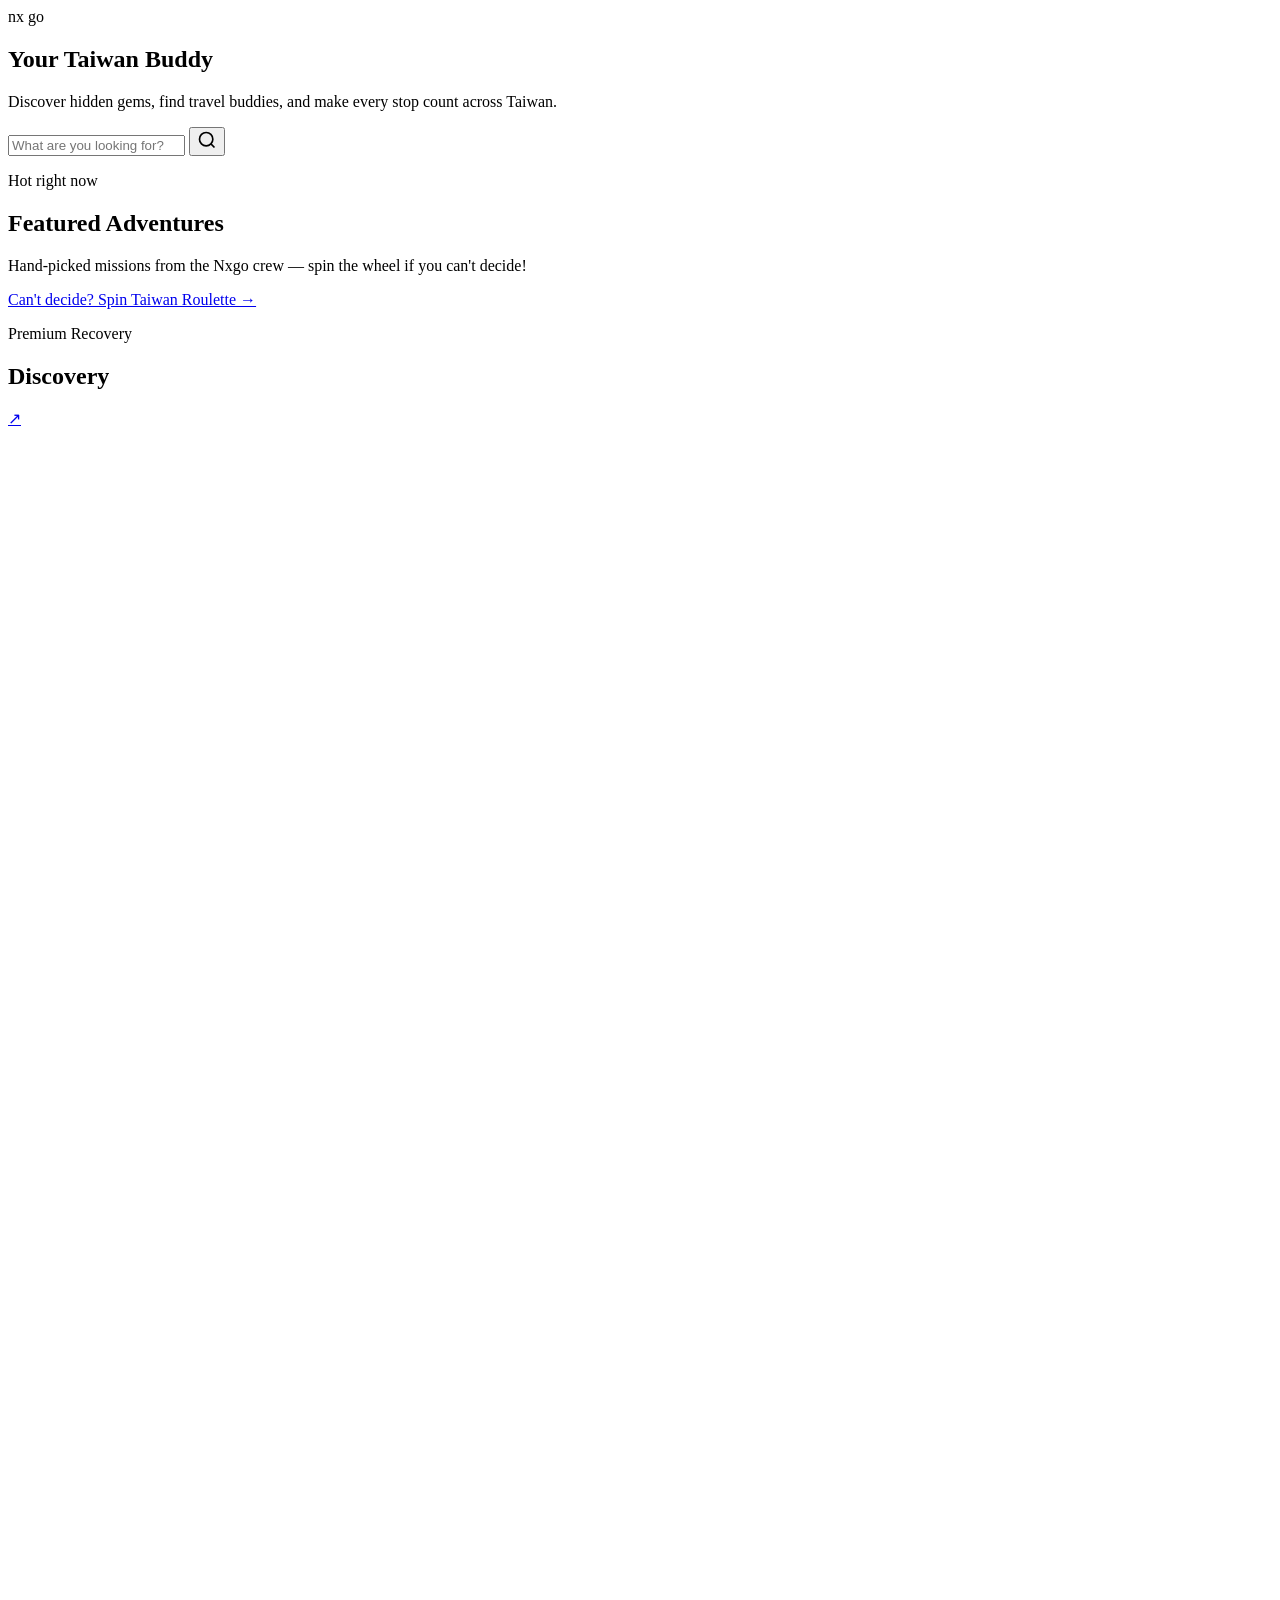
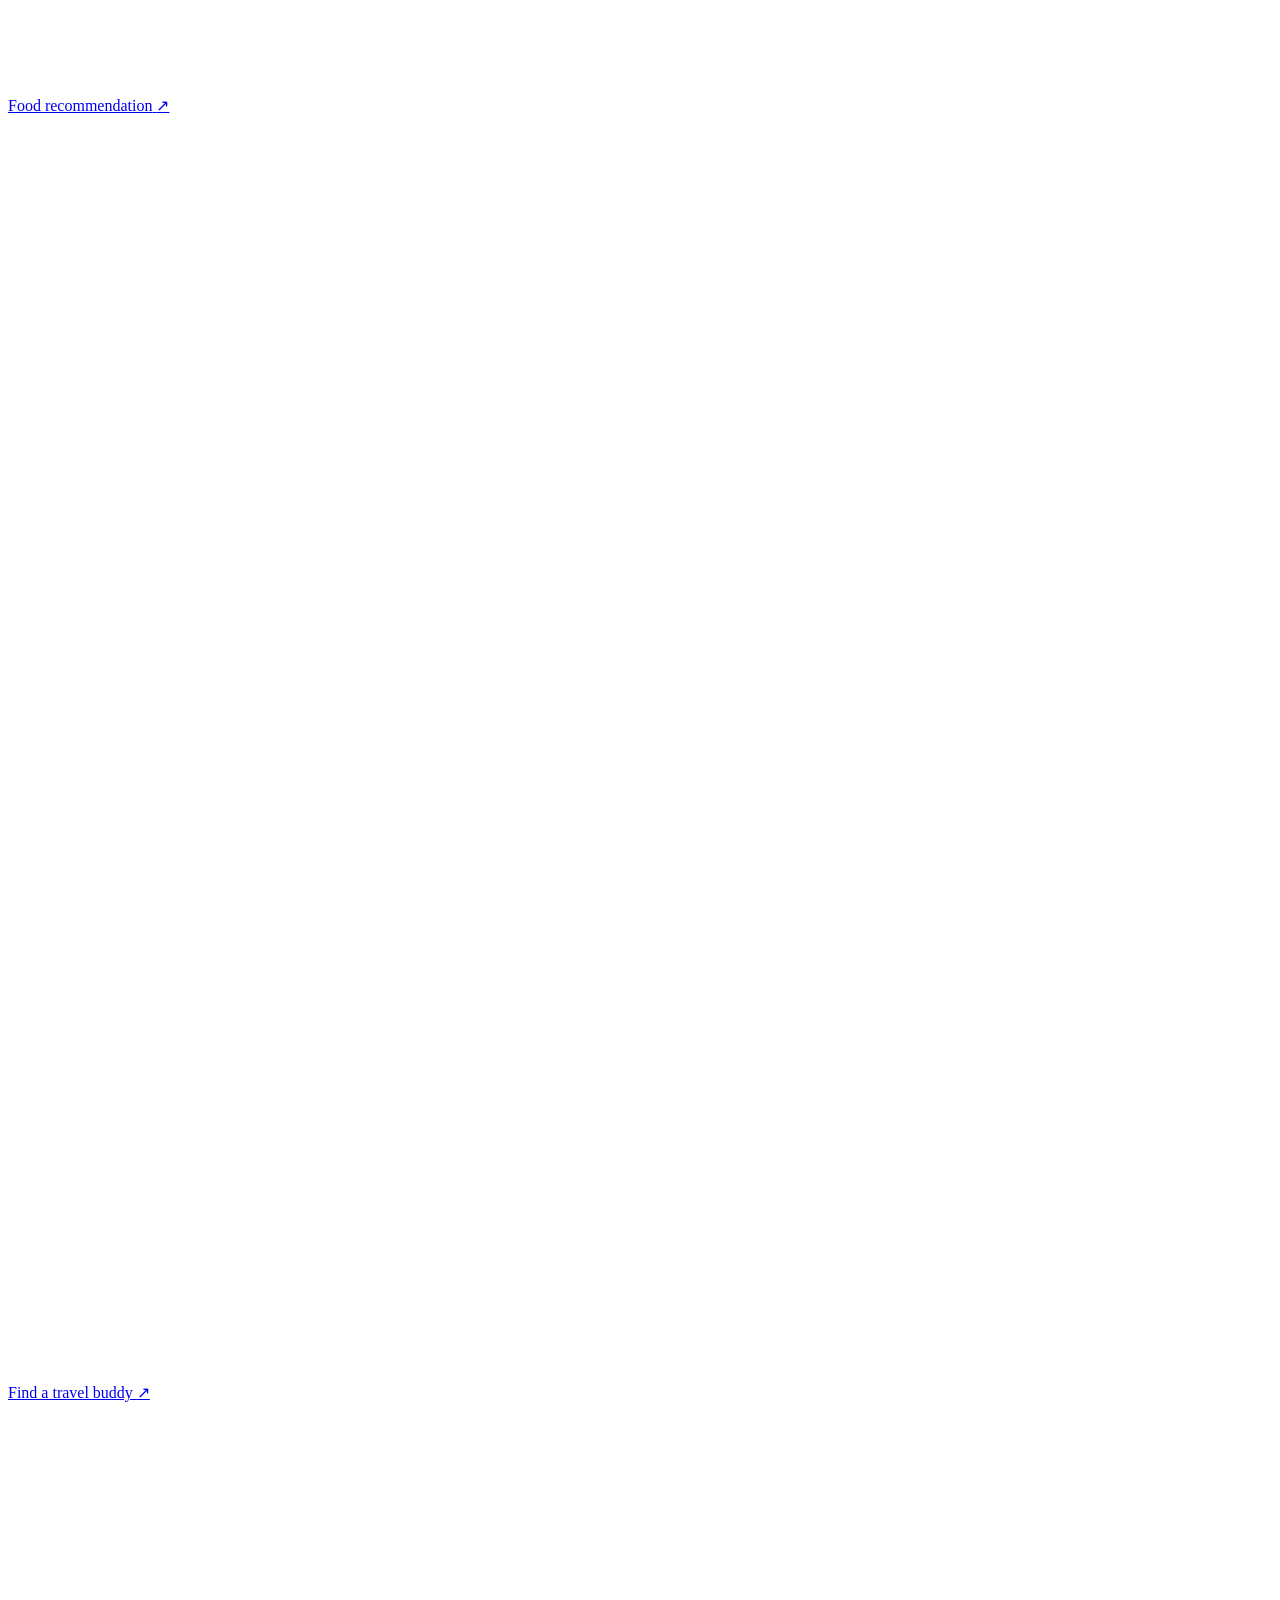
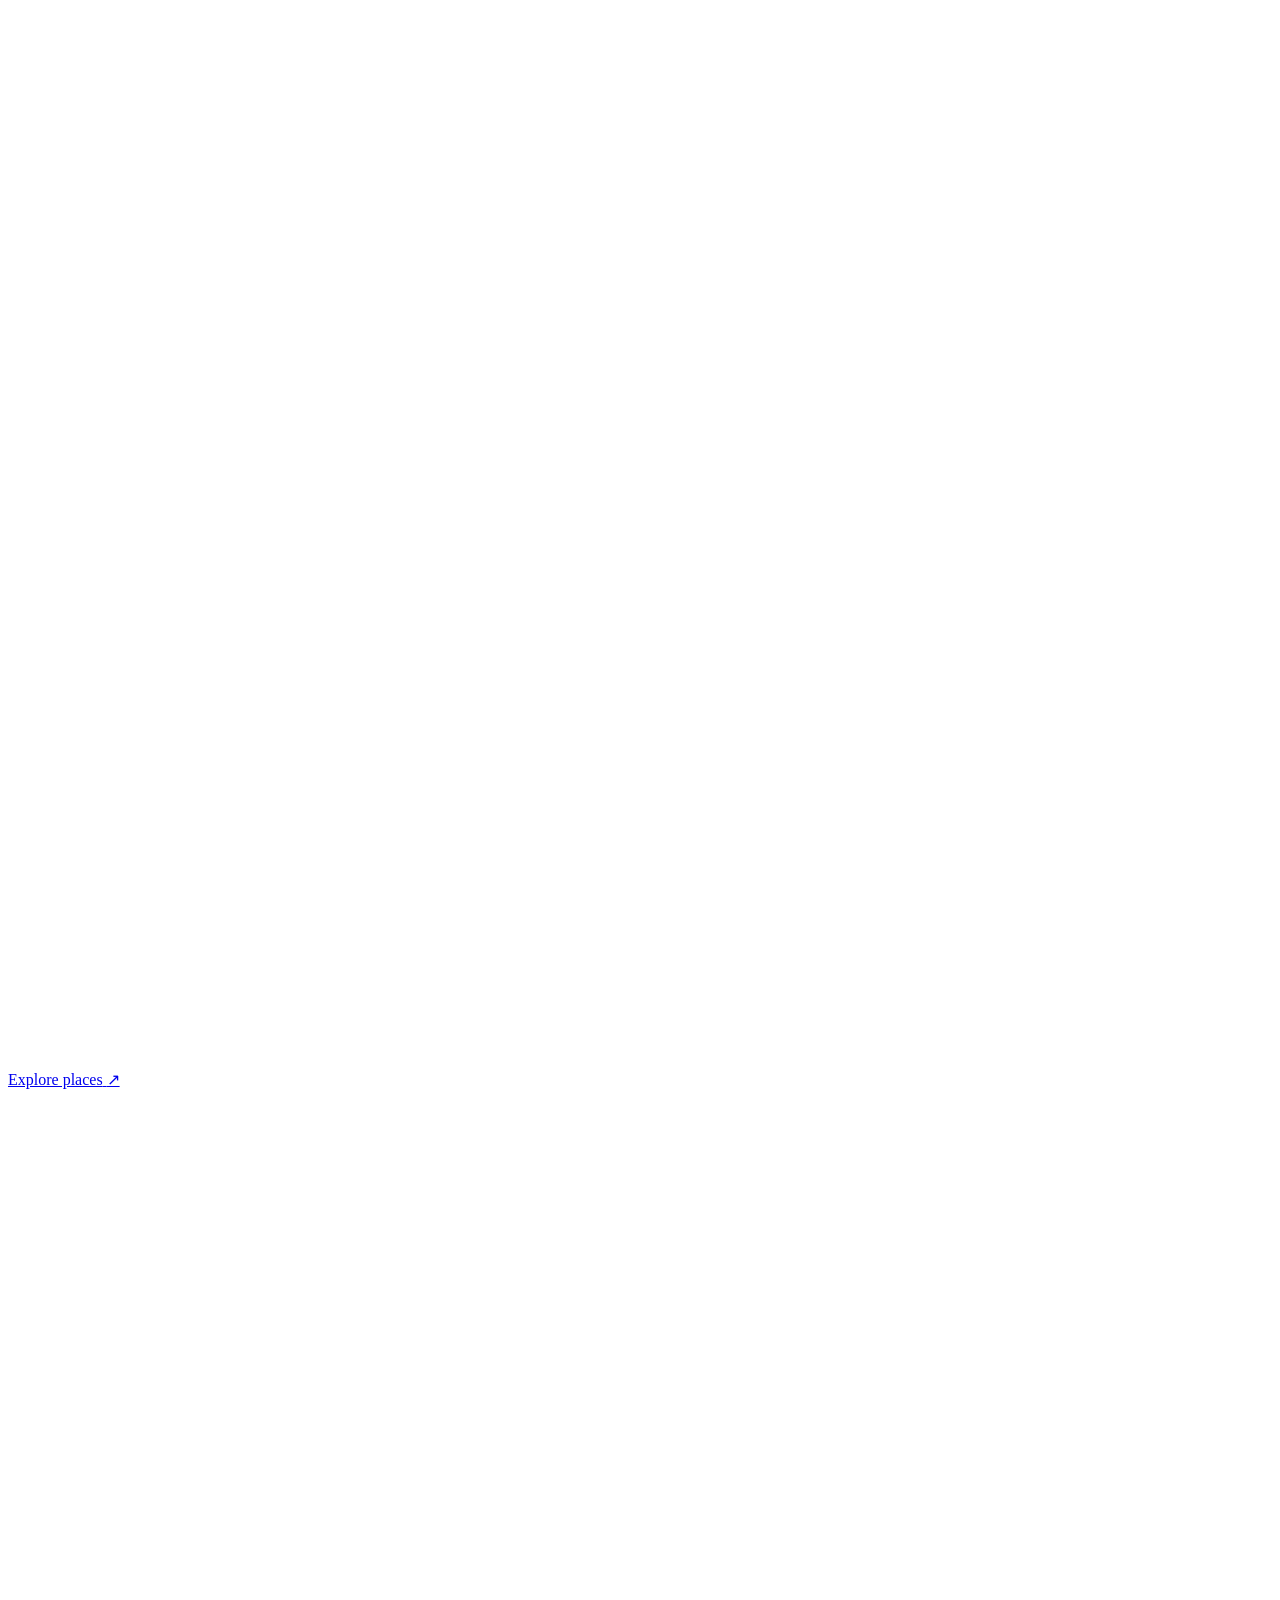
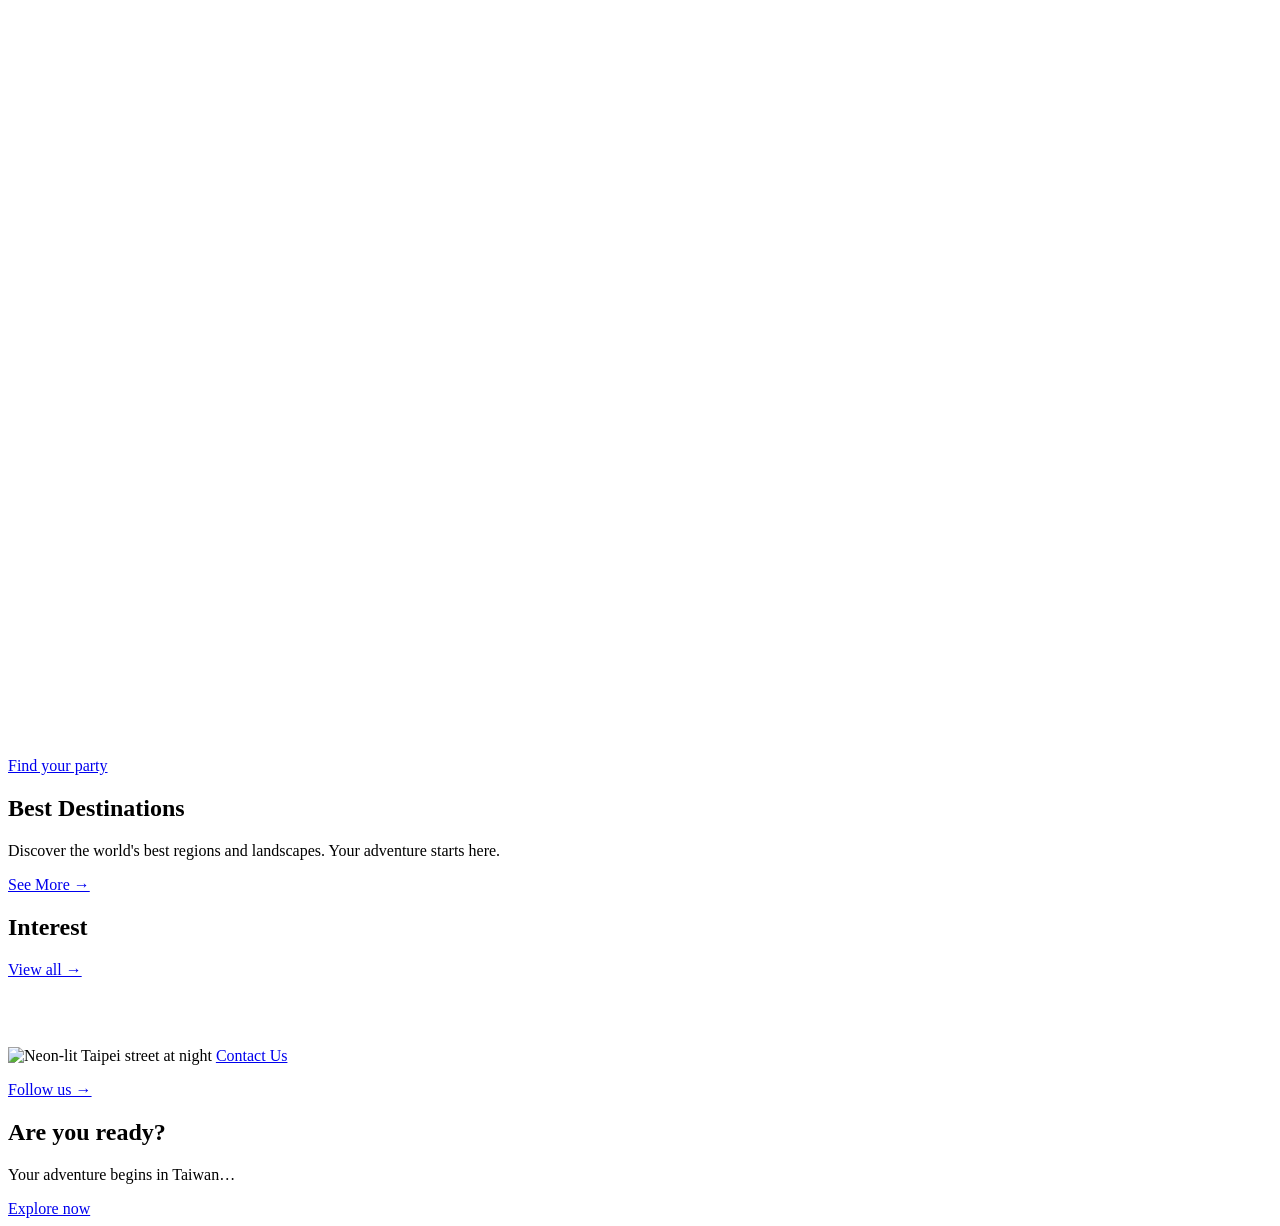
==== index.html @ ff52150d "Add files via upload" ====
<!DOCTYPE html>
<html lang="en">
<head>
  <meta charset="UTF-8">
  <meta name="viewport" content="width=device-width, initial-scale=1.0">
  <title>Nxgo — Your Taiwan Buddy</title>
  <link rel="preconnect" href="https://fonts.googleapis.com">
  <link rel="preconnect" href="https://fonts.gstatic.com" crossorigin>
  <link href="https://fonts.googleapis.com/css2?family=Outfit:wght@400;600;700;800&display=swap" rel="stylesheet">
  <link rel="preconnect" href="https://images.unsplash.com">
  <link rel="stylesheet" href="css/style.css">
</head>
<body data-page="home">

  <nav id="navbar"></nav>

  <!-- Hero -->
  <section class="hero-home">
    <div class="nxgo-logo hero-logo" aria-label="Nxgo">
      <span class="logo-nx">nx<span class="logo-dot-red"></span></span>
      <span class="logo-go">g<span class="logo-dot-blue"></span>o</span>
    </div>
    <h1>Your Taiwan Buddy</h1>
    <p class="hero-tagline">Discover hidden gems, find travel buddies, and make every stop count across Taiwan.</p>
    <form class="search-bar" id="hero-search-form">
      <input type="text" id="hero-search" placeholder="What are you looking for?" aria-label="Search destinations">
      <button type="submit" aria-label="Search">
        <svg width="20" height="20" viewBox="0 0 24 24" fill="none" stroke="currentColor" stroke-width="2"><circle cx="11" cy="11" r="8"/><path d="m21 21-4.3-4.3"/></svg>
      </button>
    </form>
  </section>

  <!-- Daily Challenge + Featured Adventures -->
  <section class="section section-fun" id="daily-challenge-section">
    <div class="section-inner">
      <div class="daily-challenge-card" id="daily-challenge-card"></div>
    </div>
  </section>

  <section class="section">
    <div class="section-inner">
      <p class="discovery-label">Hot right now</p>
      <h2 class="section-title">Featured <span class="accent-gold">Adventures</span></h2>
      <p class="section-sub">Hand-picked missions from the Nxgo crew — spin the wheel if you can't decide!</p>
      <div class="featured-scroll-wrap">
        <div class="featured-scroll" id="featured-adventures"></div>
      </div>
      <p class="see-more"><a href="gallery.html#taiwan-roulette" class="text-link">Can't decide? Spin Taiwan Roulette →</a></p>
    </div>
  </section>

  <!-- Discovery -->
  <section class="section">
    <div class="section-inner">
      <p class="discovery-label">Premium Recovery</p>
      <h2 class="section-title">Discovery</h2>
      <div class="discovery-grid">
        <a href="destinations.html?category=Food" class="discovery-card">
          <span class="card-arrow">↗</span>
          <svg class="card-icon" viewBox="0 0 40 40" fill="none" stroke="white" stroke-width="1.5"><ellipse cx="20" cy="24" rx="14" ry="8"/><path d="M8 24c0-8 5-14 12-14s12 6 12 14"/></svg>
          <span class="card-label">Food recommendation</span>
        </a>
        <a href="profile.html" class="discovery-card">
          <span class="card-arrow">↗</span>
          <svg class="card-icon" viewBox="0 0 40 40" fill="none" stroke="white" stroke-width="1.5"><circle cx="16" cy="14" r="6"/><circle cx="28" cy="18" r="5"/><path d="M6 32c0-6 4-10 10-10s10 4 10 10"/></svg>
          <span class="card-label">Find a travel buddy</span>
        </a>
        <a href="destinations.html" class="discovery-card">
          <span class="card-arrow">↗</span>
          <svg class="card-icon" viewBox="0 0 40 40" fill="none" stroke="white" stroke-width="1.5"><circle cx="20" cy="18" r="10"/><path d="M20 8v4M20 28v4M10 18h4M26 18h4"/></svg>
          <span class="card-label">Explore places</span>
        </a>
        <a href="gallery.html" class="discovery-card">
          <span class="card-arrow">↗</span>
          <svg class="card-icon" viewBox="0 0 40 40" fill="none" stroke="white" stroke-width="1.5"><circle cx="20" cy="20" r="14"/><path d="M20 12v8l6 4"/></svg>
          <span class="card-label">Find your party</span>
        </a>
      </div>
    </div>
  </section>

  <!-- Best Destinations -->
  <section class="section">
    <div class="section-inner">
      <h2 class="section-title">Best Destinations</h2>
      <p class="section-sub">Discover the world's best regions and landscapes. Your adventure starts here.</p>
      <div class="dest-grid" id="dest-grid"></div>
      <p class="see-more"><a href="destinations.html" class="text-link">See More →</a></p>
    </div>
  </section>

  <!-- Interest -->
  <section class="section">
    <div class="section-inner">
      <h2 class="section-title">Interest</h2>
      <div class="interest-pills" id="interest-pills"></div>
      <p class="see-more"><a href="destinations.html" class="text-link">View all →</a></p>
    </div>
  </section>

  <!-- Mid CTA -->
  <section class="section cta-mid">
    <div class="section-inner">
      <p style="max-width:600px;margin:0 auto 16px;color:rgba(255,255,255,0.6)">Nxgo is your ultimate guide to Taiwan — from night markets to mountain trails, we connect you with locals and fellow travelers who share your passion.</p>
      <div class="cta-image">
        <img src="" alt="Neon-lit Taipei street at night" loading="lazy" decoding="async" width="1200" height="400">
        <a href="company.html" class="btn btn-red">Contact Us</a>
      </div>
      <p class="see-more"><a href="gallery.html" class="text-link">Follow us →</a></p>
    </div>
  </section>

  <!-- Bottom CTA -->
  <section class="section">
    <div class="section-inner">
      <div class="cta-bottom">
        <div>
          <h2>Are you ready?</h2>
          <p>Your adventure begins in Taiwan…</p>
        </div>
        <a href="destinations.html" class="btn btn-teal">Explore now</a>
      </div>
    </div>
  </section>

  <footer id="footer"></footer>

  <script src="js/packages-extra.js"></script>
  <script src="js/seed.js"></script>
  <script src="js/images.js"></script>
  <script src="js/migrate.js"></script>
  <script src="js/data.js"></script>
  <script src="js/auth.js"></script>
  <script src="js/engage.js"></script>
  <script src="js/app.js"></script>
  <script src="js/home.js"></script>
</body>
</html>
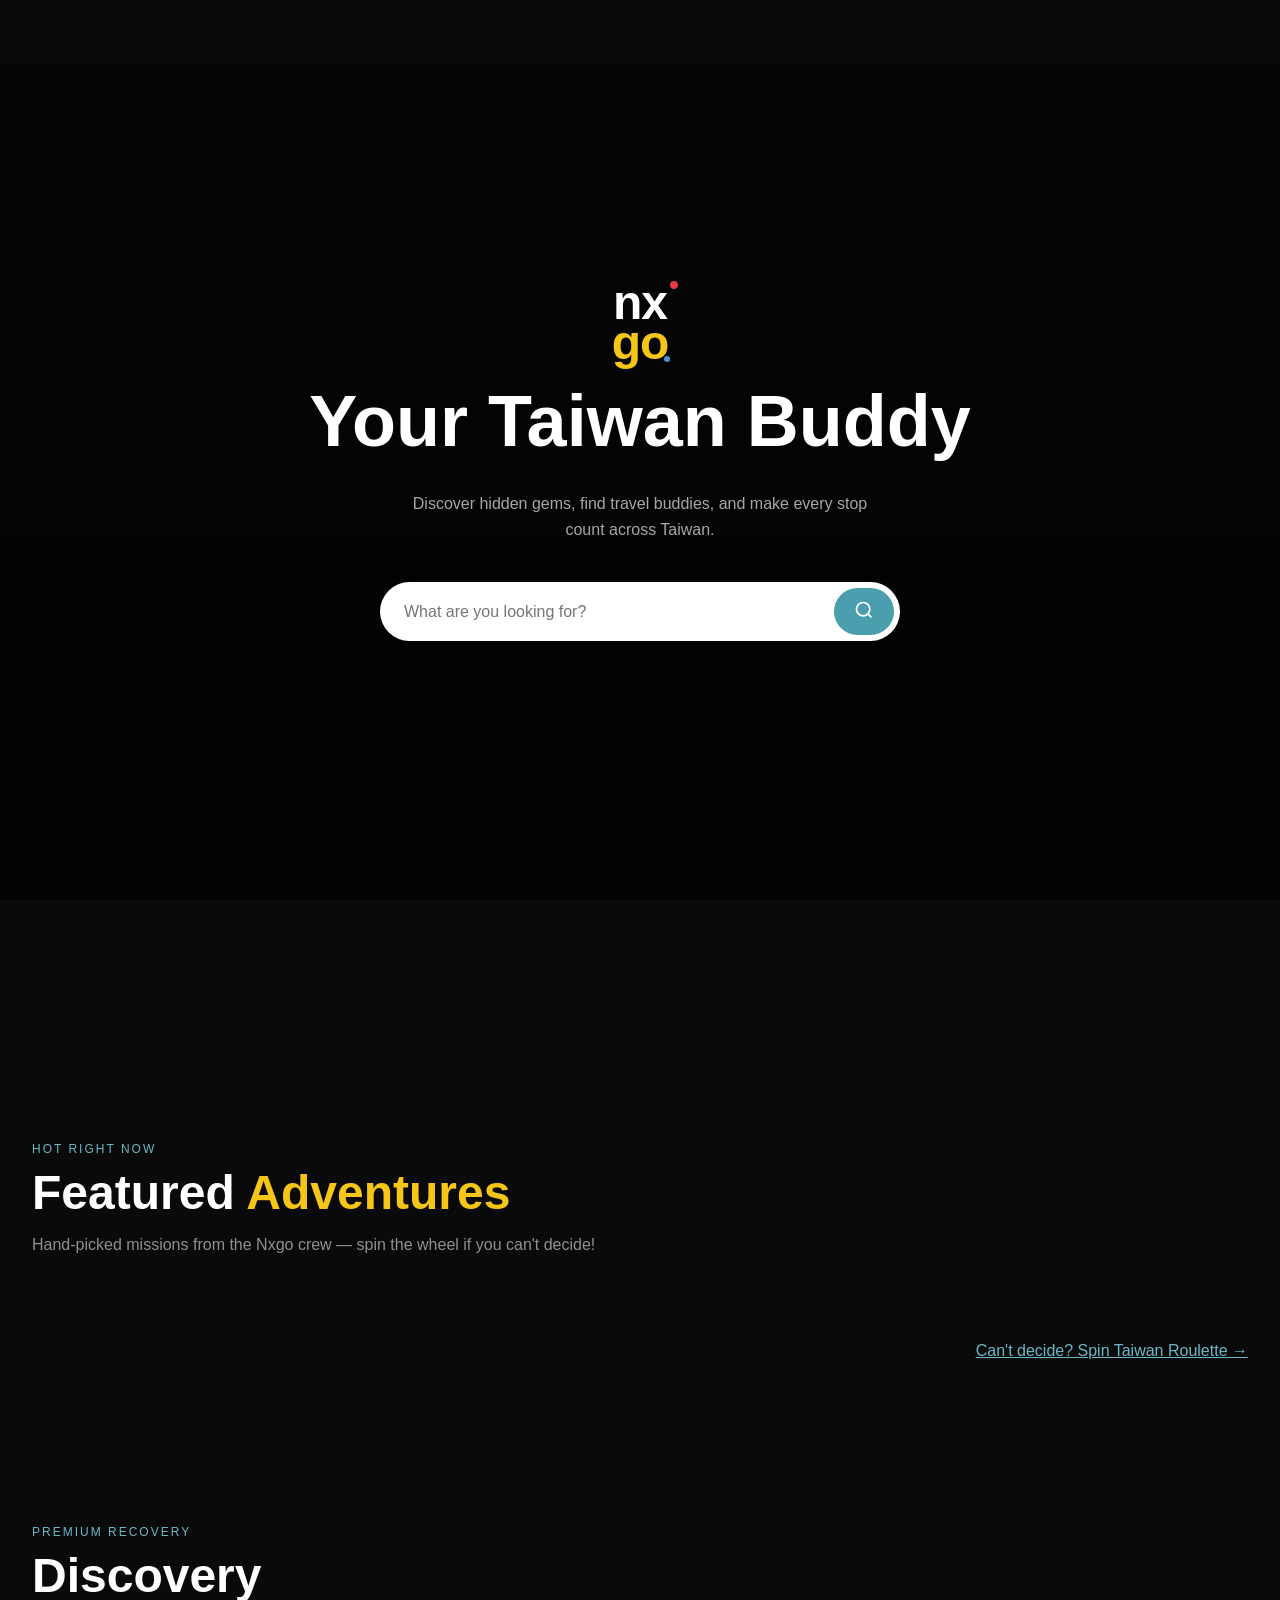
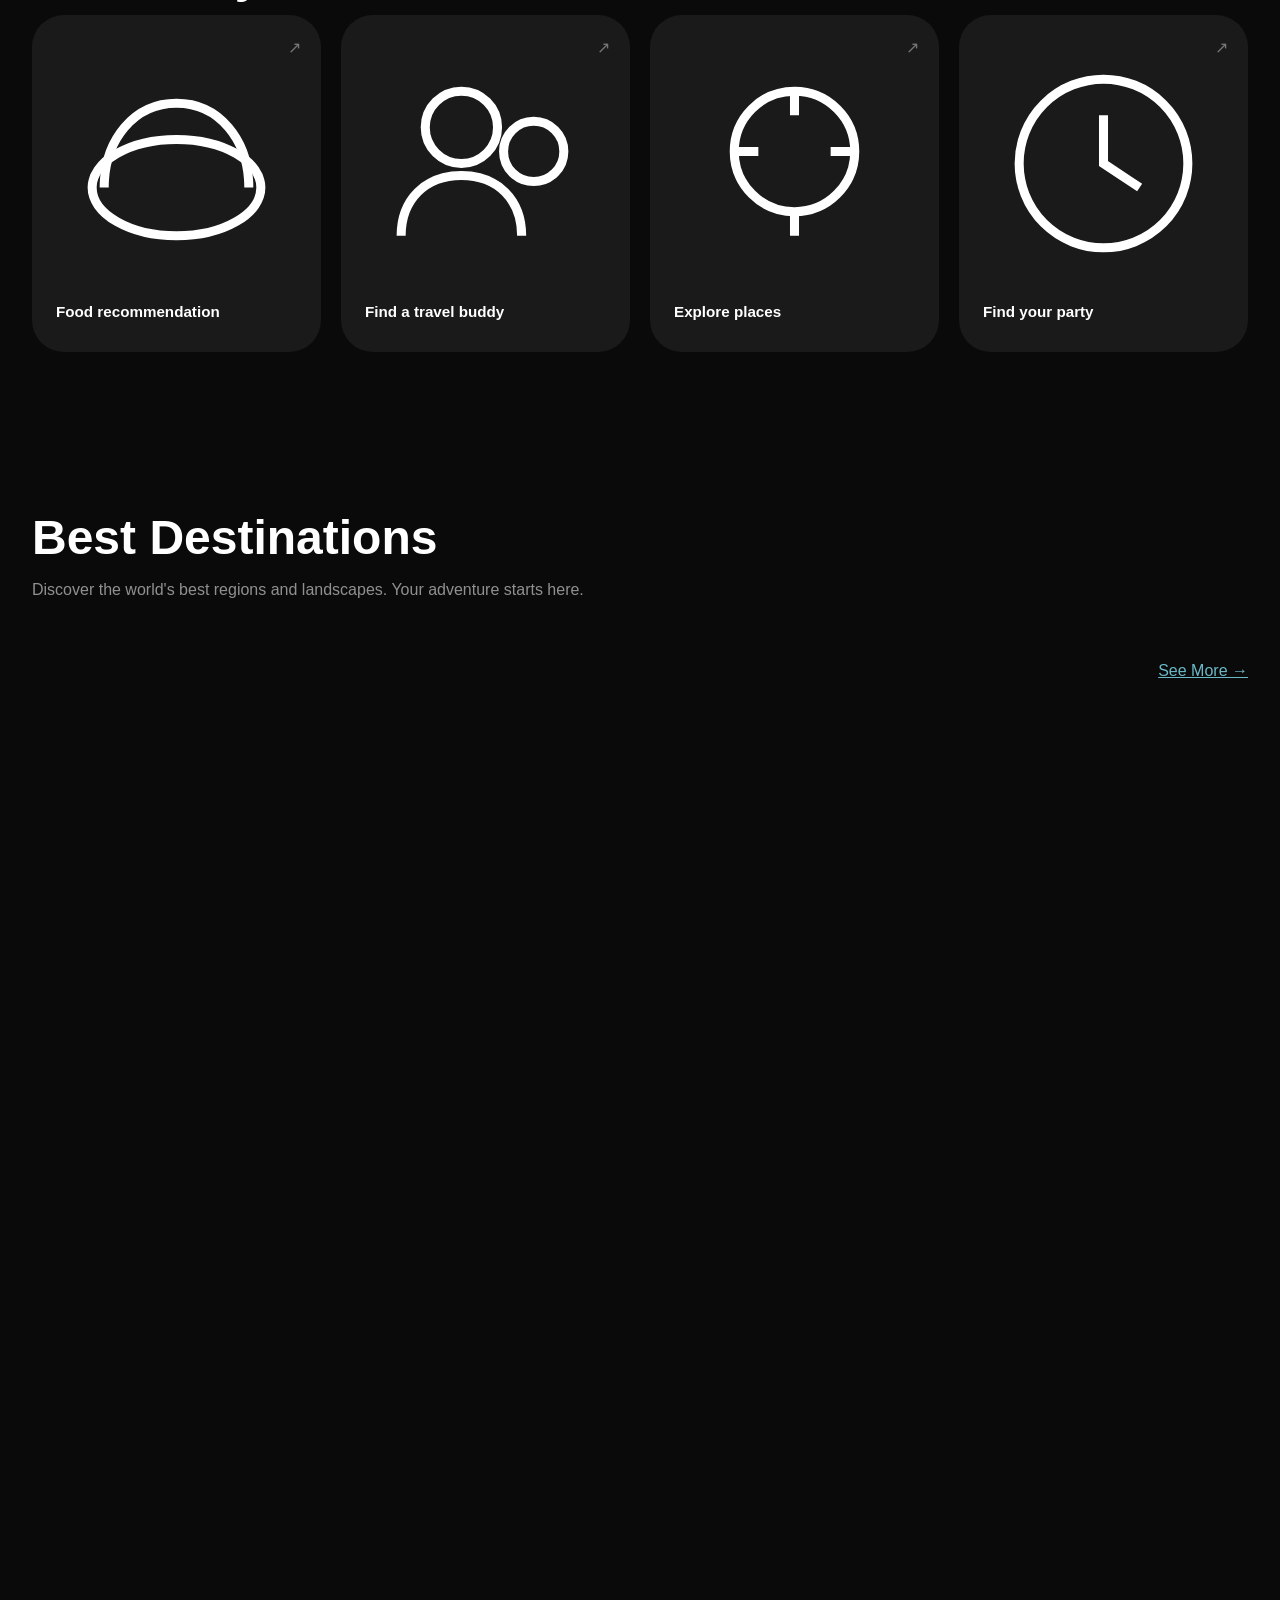
==== commit fba25255: "Update index.html" ====
--- a/index.html
+++ b/index.html
@@ -8,7 +8,7 @@
   <link rel="preconnect" href="https://fonts.gstatic.com" crossorigin>
   <link href="https://fonts.googleapis.com/css2?family=Outfit:wght@400;600;700;800&display=swap" rel="stylesheet">
   <link rel="preconnect" href="https://images.unsplash.com">
-  <link rel="stylesheet" href="css/style.css">
+  <link rel="stylesheet" href="style.css">
 </head>
 <body data-page="home">
 
--- a/style.css
+++ b/style.css
@@ -0,0 +1,1703 @@
+/* ============================================================
+   Nxgo — "Your Taiwan Buddy" — Global Styles
+   ============================================================ */
+
+*, *::before, *::after { box-sizing: border-box; margin: 0; padding: 0; }
+
+:root {
+  --black: #0a0a0a;
+  --dark: #111111;
+  --dark-card: #1a1a1a;
+  --dark-card-2: #222222;
+  --grey: #d9d9d9;
+  --grey-text: #555;
+  --white: #ffffff;
+  --teal: #4a9ead;
+  --teal-dark: #3a7d8c;
+  --teal-light: #6bb8c7;
+  --gold: #f5c518;
+  --gold-bright: #ffd700;
+  --red: #e63946;
+  --blue-dot: #4a90d9;
+  --radius-pill: 999px;
+  --radius-card: 32px;
+  --radius-img: 28px;
+  --font: 'Outfit', sans-serif;
+  --nav-h: 64px;
+  --transition: 0.3s cubic-bezier(0.4, 0, 0.2, 1);
+}
+
+html { scroll-behavior: smooth; }
+body { font-family: var(--font); background: var(--black); color: var(--white); line-height: 1.6; overflow-x: hidden; }
+a { color: inherit; text-decoration: none; }
+img { display: block; max-width: 100%; height: auto; }
+button, input, select, textarea { font-family: var(--font); }
+
+/* Logo */
+.nxgo-logo { display: inline-flex; flex-direction: column; line-height: 0.85; font-weight: 800; letter-spacing: -1px; }
+.logo-nx { font-size: 1.6rem; color: var(--white); position: relative; }
+.logo-go { font-size: 1.6rem; color: var(--gold); position: relative; }
+.logo-dot-red { display: inline-block; width: 8px; height: 8px; background: var(--red); border-radius: 50%; position: absolute; top: -2px; right: -10px; }
+.logo-dot-blue { display: inline-block; width: 6px; height: 6px; background: var(--blue-dot); border-radius: 50%; position: absolute; bottom: 2px; right: -2px; }
+.nxgo-logo.hero-logo .logo-nx, .nxgo-logo.hero-logo .logo-go { font-size: 3rem; }
+.nxgo-logo.footer-logo .logo-nx, .nxgo-logo.footer-logo .logo-go { font-size: 1.2rem; }
+
+/* Buttons */
+.btn { display: inline-flex; align-items: center; justify-content: center; gap: 8px; padding: 12px 28px; border: none; border-radius: var(--radius-pill); font-weight: 600; font-size: 0.95rem; cursor: pointer; transition: transform var(--transition), opacity var(--transition), background var(--transition); }
+.btn:hover { transform: translateY(-2px); }
+.btn-teal { background: var(--teal); color: var(--white); }
+.btn-teal:hover { background: var(--teal-light); }
+.btn-white { background: var(--white); color: var(--teal-dark); }
+.btn-gold { background: var(--gold); color: var(--black); }
+.btn-red { background: var(--red); color: var(--white); }
+.btn-ghost { background: transparent; color: var(--white); border: 1px solid rgba(255,255,255,0.3); }
+.btn-sm { padding: 8px 20px; font-size: 0.85rem; }
+.btn-danger { background: #c0392b; color: var(--white); padding: 6px 14px; font-size: 0.8rem; }
+
+/* Navbar */
+#navbar { position: fixed; top: 0; left: 0; right: 0; z-index: 1000; height: var(--nav-h); background: rgba(10,10,10,0.92); }
+@supports (backdrop-filter: blur(8px)) {
+  #navbar { background: rgba(10,10,10,0.75); backdrop-filter: blur(8px); }
+}
+.nav-inner { max-width: 1280px; margin: 0 auto; padding: 0 32px; height: 100%; display: flex; align-items: center; justify-content: space-between; }
+.nav-left, .nav-right { display: flex; align-items: center; gap: 28px; }
+.nav-link { font-size: 0.95rem; font-weight: 500; color: rgba(255,255,255,0.75); transition: color var(--transition); }
+.nav-link:hover, .nav-link.active { color: var(--white); font-weight: 600; }
+.nav-user { font-size: 0.85rem; color: var(--teal-light); }
+
+/* Footer */
+#footer { background: var(--dark); border-top: 1px solid rgba(255,255,255,0.06); padding: 40px 32px; margin-top: 80px; }
+.footer-inner { max-width: 1280px; margin: 0 auto; display: flex; align-items: center; justify-content: space-between; flex-wrap: wrap; gap: 24px; }
+.footer-links { display: flex; gap: 32px; }
+.footer-links a { font-size: 0.9rem; color: rgba(255,255,255,0.6); transition: color var(--transition); }
+.footer-links a:hover, .footer-links a.active { color: var(--white); }
+.footer-links a.active { font-weight: 600; }
+.footer-social { display: flex; align-items: center; gap: 16px; color: rgba(255,255,255,0.5); }
+.footer-copy { font-size: 0.8rem; margin-left: 8px; }
+
+.section { padding: 80px 32px; content-visibility: auto; contain-intrinsic-size: auto 500px; }
+.section-inner { max-width: 1280px; margin: 0 auto; }
+.section-title { font-size: clamp(2rem, 4vw, 3rem); font-weight: 800; line-height: 1.1; margin-bottom: 12px; }
+.section-sub { font-size: 1rem; color: rgba(255,255,255,0.55); margin-bottom: 40px; }
+.accent-gold { color: var(--gold); }
+.accent-teal { color: var(--teal); }
+
+.toast { position: fixed; bottom: 32px; right: 32px; padding: 14px 24px; border-radius: var(--radius-pill); background: var(--dark-card); color: var(--white); font-size: 0.9rem; z-index: 9999; opacity: 0; transform: translateY(20px); transition: all 0.4s ease; }
+.toast.show { opacity: 1; transform: translateY(0); }
+.toast-success { border-left: 4px solid #5cb85c; }
+.toast-error { border-left: 4px solid var(--red); }
+
+/* HOME */
+.hero-home { position: relative; min-height: 100vh; display: flex; flex-direction: column; align-items: center; justify-content: center; text-align: center; padding: calc(var(--nav-h) + 40px) 32px 80px; overflow: hidden; }
+.hero-home::before { content: ''; position: absolute; inset: 0; background: url('https://images.unsplash.com/photo-1528164344705-47542687000d?auto=format&fit=crop&w=1400&q=75') center/cover no-repeat; z-index: 0; }
+.hero-home::after { content: ''; position: absolute; inset: 0; background: linear-gradient(to bottom, rgba(0,0,0,0.5), rgba(0,0,0,0.75)); z-index: 1; }
+.hero-home > * { position: relative; z-index: 2; }
+.hero-home h1 { font-size: clamp(2.5rem, 6vw, 4.5rem); font-weight: 800; margin-bottom: 12px; }
+.hero-home .hero-tagline { font-size: 1rem; color: rgba(255,255,255,0.65); margin-bottom: 40px; max-width: 480px; }
+.search-bar { display: flex; align-items: center; background: var(--white); border-radius: var(--radius-pill); padding: 6px 6px 6px 24px; max-width: 520px; width: 100%; box-shadow: 0 8px 32px rgba(0,0,0,0.3); }
+.search-bar input { flex: 1; border: none; outline: none; font-size: 1rem; color: var(--black); background: transparent; }
+.search-bar button { background: var(--teal); color: var(--white); border: none; border-radius: var(--radius-pill); padding: 12px 20px; cursor: pointer; }
+
+.discovery-label { font-size: 0.75rem; text-transform: uppercase; letter-spacing: 2px; color: var(--teal-light); margin-bottom: 8px; }
+.discovery-grid { display: grid; grid-template-columns: repeat(4, 1fr); gap: 20px; }
+.discovery-card { background: var(--dark-card); border-radius: var(--radius-card); padding: 28px 24px; display: flex; flex-direction: column; gap: 16px; transition: transform var(--transition); cursor: pointer; position: relative; }
+.discovery-card:hover { transform: translateY(-4px); background: var(--dark-card-2); }
+.discovery-card .card-label { font-weight: 600; font-size: 0.95rem; }
+.discovery-card .card-arrow { position: absolute; top: 20px; right: 20px; opacity: 0.4; }
+
+.dest-grid { display: grid; grid-template-columns: repeat(12, 1fr); grid-auto-rows: 180px; gap: 16px; }
+.dest-card { position: relative; border-radius: var(--radius-img); overflow: hidden; cursor: pointer; transition: transform var(--transition); contain: layout style paint; }
+.dest-card:hover { transform: translateY(-4px); }
+.dest-card img { width: 100%; height: 100%; object-fit: cover; }
+.dest-card .dest-overlay { position: absolute; inset: 0; background: linear-gradient(to top, rgba(0,0,0,0.7), transparent 60%); display: flex; align-items: flex-end; padding: 20px; }
+.dest-card .dest-name { font-weight: 700; font-size: 1.1rem; }
+.dest-card:nth-child(1) { grid-column: span 3; grid-row: span 2; }
+.dest-card:nth-child(2) { grid-column: span 5; grid-row: span 1; }
+.dest-card:nth-child(3) { grid-column: span 4; grid-row: span 3; }
+.dest-card:nth-child(4) { grid-column: span 4; grid-row: span 1; }
+.dest-card:nth-child(5) { grid-column: span 3; grid-row: span 2; }
+.dest-card:nth-child(6) { grid-column: span 5; grid-row: span 2; }
+
+.interest-pills { display: flex; flex-wrap: wrap; gap: 12px; }
+.interest-pill { display: inline-flex; align-items: center; gap: 8px; padding: 10px 22px; background: var(--white); color: var(--black); border-radius: var(--radius-pill); font-size: 0.85rem; font-weight: 500; cursor: pointer; transition: transform var(--transition), background var(--transition); border: none; }
+.interest-pill:hover, .interest-pill.active { background: var(--gold); transform: translateY(-2px); }
+
+.cta-mid { text-align: center; }
+.cta-mid .cta-image { border-radius: var(--radius-card); overflow: hidden; position: relative; margin: 32px 0; }
+.cta-mid .cta-image img { width: 100%; height: 400px; object-fit: cover; }
+.cta-mid .cta-image .btn { position: absolute; top: 50%; left: 50%; transform: translate(-50%, -50%); }
+.cta-bottom { display: flex; align-items: center; justify-content: space-between; background: var(--dark-card); border-radius: var(--radius-card); padding: 48px 56px; gap: 32px; }
+
+/* DESTINATIONS */
+.hero-dest { position: relative; min-height: 70vh; display: flex; align-items: flex-end; padding: calc(var(--nav-h) + 40px) 32px 60px; }
+.hero-dest::before { content: ''; position: absolute; inset: 0; background: url('https://images.unsplash.com/photo-1542601906990-b4d3fb778b09?auto=format&fit=crop&w=1400&q=75') center/cover no-repeat; z-index: 0; }
+.hero-dest::after { content: ''; position: absolute; inset: 0; background: linear-gradient(to top, rgba(0,0,0,0.85), rgba(0,0,0,0.3)); z-index: 1; }
+.hero-dest-content { position: relative; z-index: 2; max-width: 1280px; margin: 0 auto; width: 100%; }
+.hero-dest h1 { font-size: clamp(2.5rem, 5vw, 4rem); font-weight: 800; line-height: 1.1; max-width: 700px; margin-bottom: 24px; }
+.hero-dest-actions { display: flex; gap: 20px; align-items: center; }
+
+.activity-row { display: grid; grid-template-columns: repeat(4, 1fr); gap: 16px; margin-top: -60px; position: relative; z-index: 3; padding: 0 32px; max-width: 1280px; margin-left: auto; margin-right: auto; }
+.activity-card { position: relative; border-radius: var(--radius-img); overflow: hidden; height: 320px; cursor: pointer; transition: transform var(--transition); }
+.activity-card:hover { transform: translateY(-6px); }
+.activity-card img { width: 100%; height: 100%; object-fit: cover; }
+.activity-card .activity-text { position: absolute; bottom: 0; left: 0; right: 0; padding: 24px 20px; background: linear-gradient(to top, rgba(0,0,0,0.85), transparent); }
+.activity-card .activity-text h3 { font-size: 1rem; font-weight: 700; margin-bottom: 6px; }
+.activity-card .activity-text p { font-size: 0.8rem; color: rgba(255,255,255,0.75); }
+
+.discovery-taichung { display: grid; grid-template-columns: 1fr 1.2fr; gap: 48px; align-items: center; }
+.location-pin { display: flex; align-items: center; gap: 8px; font-size: 0.85rem; color: rgba(255,255,255,0.6); margin-bottom: 8px; }
+.taichung-collage { position: relative; height: 420px; }
+.taichung-collage img { border-radius: var(--radius-img); object-fit: cover; position: absolute; }
+.taichung-collage .main-img { width: 55%; height: 100%; right: 0; top: 0; }
+.taichung-collage .side-1 { width: 38%; height: 48%; left: 0; top: 0; }
+.taichung-collage .side-2 { width: 38%; height: 48%; left: 0; bottom: 0; }
+
+.stats-section { display: grid; grid-template-columns: 1fr 1fr; gap: 48px; align-items: center; }
+.stats-image img { border-radius: var(--radius-card); width: 100%; height: 400px; object-fit: cover; }
+.stats-numbers { display: flex; gap: 48px; margin-bottom: 32px; }
+.stat-block .stat-num { font-size: clamp(2.5rem, 4vw, 3.5rem); font-weight: 800; color: var(--gold); line-height: 1; }
+.stat-block .stat-label { font-size: 0.9rem; color: rgba(255,255,255,0.6); margin-top: 4px; }
+.stats-text h3 { font-size: 1.8rem; font-weight: 700; margin-bottom: 12px; }
+.stats-text .highlight { color: var(--gold); font-weight: 600; }
+
+.manage-panel { background: var(--dark-card); border-radius: var(--radius-card); padding: 40px; margin-top: 40px; }
+
+/* ── Adventure Hub (Search + CRUD) ── */
+.hub-section { padding-top: 40px; }
+.adventure-hub { position: relative; }
+
+.hub-header { margin-bottom: 36px; }
+.hub-eyebrow {
+  font-size: 0.75rem;
+  text-transform: uppercase;
+  letter-spacing: 3px;
+  color: var(--teal-light);
+  margin-bottom: 12px;
+}
+.hub-title { font-size: clamp(2rem, 4vw, 3rem); font-weight: 800; line-height: 1.1; margin-bottom: 8px; }
+.hub-sub { color: rgba(255,255,255,0.5); font-size: 1rem; }
+
+.hub-search-wrap { position: relative; margin-bottom: 32px; max-width: 720px; }
+.hub-search-glow {
+  position: absolute;
+  inset: -2px;
+  border-radius: var(--radius-pill);
+  background: linear-gradient(135deg, var(--teal), var(--gold), var(--teal));
+  opacity: 0.45;
+  filter: blur(8px);
+  z-index: 0;
+}
+.hub-search {
+  position: relative;
+  z-index: 1;
+  display: flex;
+  align-items: center;
+  gap: 12px;
+  background: rgba(20,20,20,0.9);
+  border: 1px solid rgba(74,158,173,0.35);
+  border-radius: var(--radius-pill);
+  padding: 8px 8px 8px 24px;
+}
+.hub-search-icon { color: var(--teal-light); flex-shrink: 0; opacity: 0.7; }
+.hub-search input {
+  flex: 1;
+  border: none;
+  outline: none;
+  background: transparent;
+  color: var(--white);
+  font-size: 1rem;
+}
+.hub-search input::placeholder { color: rgba(255,255,255,0.35); }
+.hub-search-btn {
+  background: linear-gradient(135deg, var(--teal), #3d8a98);
+  color: var(--white);
+  border: none;
+  border-radius: var(--radius-pill);
+  padding: 12px 28px;
+  font-weight: 700;
+  font-size: 0.9rem;
+  cursor: pointer;
+  transition: transform var(--transition), box-shadow var(--transition);
+  letter-spacing: 0.5px;
+}
+.hub-search-btn:hover {
+  transform: translateY(-1px);
+  box-shadow: 0 4px 20px rgba(74,158,173,0.4);
+}
+
+.hub-filters { margin-bottom: 36px; }
+.filter-group { margin-bottom: 16px; }
+.filter-label {
+  display: block;
+  font-size: 0.7rem;
+  text-transform: uppercase;
+  letter-spacing: 2px;
+  color: rgba(255,255,255,0.35);
+  margin-bottom: 10px;
+}
+.filter-chips { display: flex; flex-wrap: wrap; gap: 8px; }
+.filter-chips-scroll { flex-wrap: nowrap; overflow-x: auto; padding-bottom: 4px; scrollbar-width: none; }
+.filter-chips-scroll::-webkit-scrollbar { display: none; }
+.filter-chip {
+  padding: 8px 18px;
+  border-radius: var(--radius-pill);
+  border: 1px solid rgba(255,255,255,0.12);
+  background: rgba(255,255,255,0.04);
+  color: rgba(255,255,255,0.7);
+  font-size: 0.85rem;
+  font-weight: 500;
+  cursor: pointer;
+  transition: all var(--transition);
+  white-space: nowrap;
+  font-family: var(--font);
+}
+.filter-chip:hover { border-color: var(--teal); color: var(--white); background: rgba(74,158,173,0.12); }
+.filter-chip.active {
+  background: var(--teal);
+  border-color: var(--teal);
+  color: var(--white);
+  box-shadow: 0 0 16px rgba(74,158,173,0.35);
+}
+
+.hub-results-head {
+  display: flex;
+  align-items: center;
+  justify-content: space-between;
+  flex-wrap: wrap;
+  gap: 16px;
+  margin-bottom: 24px;
+}
+.hub-results-count { font-size: 0.9rem; color: rgba(255,255,255,0.45); }
+.hub-launch-btn {
+  display: inline-flex;
+  align-items: center;
+  gap: 8px;
+  padding: 10px 22px;
+  border-radius: var(--radius-pill);
+  border: 1px dashed rgba(245,197,24,0.5);
+  background: rgba(245,197,24,0.08);
+  color: var(--gold);
+  font-weight: 600;
+  font-size: 0.85rem;
+  cursor: pointer;
+  transition: all var(--transition);
+  font-family: var(--font);
+}
+.hub-launch-btn:hover { background: rgba(245,197,24,0.18); border-style: solid; }
+.launch-icon { font-size: 1.1rem; line-height: 1; }
+
+.hub-form-panel {
+  margin-bottom: 32px;
+  border-radius: var(--radius-card);
+  border: 1px solid rgba(74,158,173,0.2);
+  background: linear-gradient(160deg, rgba(74,158,173,0.08) 0%, rgba(20,20,20,0.6) 60%);
+  overflow: hidden;
+}
+.hub-form-inner { padding: 32px; }
+.hub-form-title { font-size: 1.2rem; font-weight: 700; margin-bottom: 24px; color: var(--teal-light); }
+.hub-form-grid {
+  display: grid;
+  grid-template-columns: 1fr 1fr;
+  gap: 16px;
+}
+.hub-field { display: flex; flex-direction: column; gap: 6px; }
+.hub-field-wide { grid-column: 1 / -1; }
+.hub-field label { font-size: 0.78rem; color: rgba(255,255,255,0.45); font-weight: 500; }
+.hub-field input,
+.hub-field select,
+.hub-field textarea {
+  padding: 12px 16px;
+  border-radius: 14px;
+  border: 1px solid rgba(255,255,255,0.1);
+  background: rgba(0,0,0,0.35);
+  color: var(--white);
+  font-size: 0.9rem;
+  outline: none;
+  transition: border-color var(--transition);
+  font-family: var(--font);
+}
+.hub-field input:focus,
+.hub-field select:focus,
+.hub-field textarea:focus { border-color: var(--teal); }
+.hub-field textarea { resize: vertical; min-height: 90px; }
+.hub-form-preview {
+  margin-top: 20px;
+  position: relative;
+  border-radius: 20px;
+  overflow: hidden;
+  max-width: 280px;
+}
+.hub-form-preview img { width: 100%; height: 160px; object-fit: cover; display: block; }
+.preview-label {
+  position: absolute;
+  bottom: 8px;
+  left: 8px;
+  font-size: 0.7rem;
+  background: rgba(0,0,0,0.65);
+  padding: 4px 10px;
+  border-radius: var(--radius-pill);
+  color: var(--teal-light);
+}
+.hub-form-actions { display: flex; gap: 12px; margin-top: 24px; flex-wrap: wrap; }
+
+.adventure-grid {
+  display: grid;
+  grid-template-columns: repeat(auto-fill, minmax(300px, 1fr));
+  gap: 24px;
+}
+.adventure-card {
+  --card-accent: var(--teal);
+  border-radius: 24px;
+  overflow: hidden;
+  background: var(--dark-card);
+  border: 1px solid rgba(255,255,255,0.06);
+  transition: transform var(--transition), box-shadow var(--transition);
+  animation: cardIn 0.45s ease both;
+  animation-delay: var(--card-delay, 0s);
+}
+@keyframes cardIn {
+  from { opacity: 0; transform: translateY(16px); }
+  to { opacity: 1; transform: translateY(0); }
+}
+.adventure-card:hover {
+  transform: translateY(-6px);
+  box-shadow: 0 12px 40px rgba(0,0,0,0.4), 0 0 0 1px var(--card-accent);
+}
+.adventure-card-img { position: relative; height: 200px; overflow: hidden; }
+.adventure-card-img img {
+  width: 100%;
+  height: 100%;
+  object-fit: cover;
+  transition: transform 0.5s ease;
+}
+.adventure-card:hover .adventure-card-img img { transform: scale(1.06); }
+.adventure-card-badge {
+  position: absolute;
+  top: 14px;
+  left: 14px;
+  padding: 5px 14px;
+  border-radius: var(--radius-pill);
+  background: var(--card-accent);
+  color: var(--black);
+  font-size: 0.72rem;
+  font-weight: 700;
+  text-transform: uppercase;
+  letter-spacing: 0.5px;
+}
+.adventure-card-loc {
+  position: absolute;
+  bottom: 14px;
+  left: 14px;
+  font-size: 0.82rem;
+  font-weight: 600;
+  color: var(--white);
+  text-shadow: 0 1px 6px rgba(0,0,0,0.8);
+}
+.adventure-card-body { padding: 20px; }
+.adventure-card-body h4 { font-size: 1.05rem; font-weight: 700; margin-bottom: 8px; line-height: 1.3; }
+.adventure-card-body p {
+  font-size: 0.85rem;
+  color: rgba(255,255,255,0.55);
+  line-height: 1.5;
+  margin-bottom: 12px;
+  display: -webkit-box;
+  -webkit-line-clamp: 2;
+  -webkit-box-orient: vertical;
+  overflow: hidden;
+}
+.adventure-tags { display: flex; flex-wrap: wrap; gap: 6px; margin-bottom: 14px; }
+.adventure-tag {
+  font-size: 0.68rem;
+  padding: 4px 10px;
+  border-radius: var(--radius-pill);
+  background: rgba(255,255,255,0.07);
+  color: rgba(255,255,255,0.55);
+  border: 1px solid rgba(255,255,255,0.08);
+}
+.adventure-card-foot {
+  display: flex;
+  justify-content: space-between;
+  align-items: center;
+  margin-bottom: 14px;
+  font-size: 0.78rem;
+}
+.adventure-date { color: rgba(255,255,255,0.35); }
+.adventure-status { font-weight: 600; }
+.adventure-status.active { color: #5cb85c; }
+.adventure-status.inactive { color: rgba(255,255,255,0.3); }
+.adventure-card-actions { display: flex; gap: 8px; }
+.adventure-btn {
+  flex: 1;
+  padding: 8px;
+  border-radius: 12px;
+  border: 1px solid rgba(74,158,173,0.3);
+  background: rgba(74,158,173,0.1);
+  color: var(--teal-light);
+  font-size: 0.8rem;
+  font-weight: 600;
+  cursor: pointer;
+  transition: all var(--transition);
+  font-family: var(--font);
+}
+.adventure-btn:hover { background: var(--teal); color: var(--white); border-color: var(--teal); }
+.adventure-btn-danger { border-color: rgba(232,93,74,0.3); background: rgba(232,93,74,0.08); color: #e85d4a; }
+.adventure-btn-danger:hover { background: #e85d4a; color: var(--white); border-color: #e85d4a; }
+
+.hub-empty {
+  text-align: center;
+  padding: 64px 24px;
+  border-radius: var(--radius-card);
+  border: 1px dashed rgba(255,255,255,0.1);
+  background: rgba(255,255,255,0.02);
+}
+.hub-empty-icon { font-size: 2.5rem; margin-bottom: 16px; }
+.hub-empty h4 { font-size: 1.2rem; margin-bottom: 8px; color: rgba(255,255,255,0.7); }
+.hub-empty p { color: rgba(255,255,255,0.4); font-size: 0.9rem; }
+
+.sr-only {
+  position: absolute;
+  width: 1px; height: 1px;
+  padding: 0; margin: -1px;
+  overflow: hidden;
+  clip: rect(0,0,0,0);
+  border: 0;
+}
+
+/* legacy — kept for compat */
+.search-filters { display: flex; flex-wrap: wrap; gap: 12px; margin-bottom: 24px; }
+.crud-form { display: grid; grid-template-columns: 1fr 1fr; gap: 16px; }
+.results-grid { display: grid; grid-template-columns: repeat(auto-fill, minmax(300px, 1fr)); gap: 20px; }
+.result-card { background: var(--dark-card-2); border-radius: 20px; overflow: hidden; }
+.no-results { text-align: center; padding: 60px 20px; color: rgba(255,255,255,0.4); }
+
+/* GALLERY */
+.gallery-hero { text-align: center; padding: calc(var(--nav-h) + 60px) 32px 40px; }
+
+.gallery-carousel-wrap {
+  position: relative;
+  max-width: 720px;
+  margin: 0 auto 48px;
+}
+.gallery-carousel {
+  position: relative;
+  height: 300px;
+  overflow: hidden;
+  border-radius: var(--radius-card);
+}
+.carousel-slide {
+  position: absolute;
+  inset: 0;
+  opacity: 0;
+  transform: scale(0.92);
+  transition: opacity 0.6s ease, transform 0.6s ease;
+  cursor: pointer;
+  border-radius: var(--radius-card);
+  overflow: hidden;
+}
+.carousel-slide.active {
+  opacity: 1;
+  transform: scale(1);
+  z-index: 2;
+}
+.carousel-slide img {
+  width: 100%;
+  height: 100%;
+  object-fit: cover;
+  display: block;
+}
+.carousel-slide-cap {
+  position: absolute;
+  bottom: 0;
+  left: 0;
+  right: 0;
+  padding: 40px 24px 20px;
+  background: linear-gradient(to top, rgba(0,0,0,0.8), transparent);
+  font-size: 0.95rem;
+  font-weight: 600;
+  text-align: left;
+  color: var(--white);
+}
+.carousel-arrow {
+  position: absolute;
+  top: 50%;
+  transform: translateY(-50%);
+  z-index: 10;
+  width: 44px;
+  height: 44px;
+  border-radius: 50%;
+  border: 1px solid rgba(255,255,255,0.2);
+  background: rgba(0,0,0,0.5);
+  color: var(--white);
+  font-size: 1.6rem;
+  line-height: 1;
+  cursor: pointer;
+  transition: background var(--transition), transform var(--transition);
+  display: flex;
+  align-items: center;
+  justify-content: center;
+  font-family: var(--font);
+}
+.carousel-arrow:hover { background: var(--teal); border-color: var(--teal); transform: translateY(-50%) scale(1.08); }
+.carousel-arrow-left { left: -22px; }
+.carousel-arrow-right { right: -22px; }
+.carousel-dots {
+  display: flex;
+  justify-content: center;
+  gap: 8px;
+  margin-top: 20px;
+}
+.carousel-dot {
+  width: 8px;
+  height: 8px;
+  border-radius: 50%;
+  border: none;
+  background: rgba(255,255,255,0.25);
+  cursor: pointer;
+  transition: all var(--transition);
+  padding: 0;
+}
+.carousel-dot.active { background: var(--gold); width: 24px; border-radius: 4px; }
+
+.gallery-hero h2 { font-size: clamp(2rem, 4vw, 3rem); font-weight: 800; margin-bottom: 8px; }
+.gallery-sub { color: rgba(255,255,255,0.55); font-size: 1rem; }
+
+.gallery-controls {
+  max-width: 1280px;
+  margin: 0 auto 28px;
+  padding: 0 32px;
+  display: flex;
+  align-items: center;
+  justify-content: space-between;
+  flex-wrap: wrap;
+  gap: 16px;
+}
+.gallery-filters { display: flex; flex-wrap: wrap; gap: 8px; }
+.gallery-filter-chip {
+  padding: 8px 18px;
+  border-radius: var(--radius-pill);
+  border: 1px solid rgba(255,255,255,0.12);
+  background: rgba(255,255,255,0.04);
+  color: rgba(255,255,255,0.65);
+  font-size: 0.85rem;
+  font-weight: 500;
+  cursor: pointer;
+  transition: all var(--transition);
+  font-family: var(--font);
+}
+.gallery-filter-chip:hover { border-color: var(--teal); color: var(--white); }
+.gallery-filter-chip.active {
+  background: var(--teal);
+  border-color: var(--teal);
+  color: var(--white);
+  box-shadow: 0 0 14px rgba(74,158,173,0.35);
+}
+.gallery-shuffle-btn {
+  padding: 8px 20px;
+  border-radius: var(--radius-pill);
+  border: 1px dashed rgba(245,197,24,0.45);
+  background: rgba(245,197,24,0.07);
+  color: var(--gold);
+  font-size: 0.85rem;
+  font-weight: 600;
+  cursor: pointer;
+  transition: all var(--transition);
+  font-family: var(--font);
+  white-space: nowrap;
+}
+.gallery-shuffle-btn:hover { background: rgba(245,197,24,0.15); border-style: solid; }
+
+.gallery-masonry {
+  columns: 4;
+  column-gap: 16px;
+  max-width: 1280px;
+  margin: 0 auto;
+  padding: 0 32px;
+  transition: opacity 0.3s ease;
+}
+.gallery-masonry.shuffling { opacity: 0.3; }
+.gallery-item {
+  display: block;
+  width: 100%;
+  position: relative;
+  border: none;
+  padding: 0;
+  margin-bottom: 16px;
+  break-inside: avoid;
+  border-radius: var(--radius-img);
+  overflow: hidden;
+  cursor: pointer;
+  background: var(--dark-card);
+  font-family: var(--font);
+}
+.gallery-item img {
+  width: 100%;
+  display: block;
+  transition: transform 0.5s ease;
+}
+.gallery-item-overlay {
+  position: absolute;
+  inset: 0;
+  background: linear-gradient(to top, rgba(0,0,0,0.85) 0%, transparent 55%);
+  display: flex;
+  flex-direction: column;
+  justify-content: flex-end;
+  padding: 16px;
+  opacity: 0;
+  transition: opacity var(--transition);
+}
+.gallery-item:hover img { transform: scale(1.06); }
+.gallery-item:hover .gallery-item-overlay { opacity: 1; }
+.gallery-item-tag {
+  font-size: 0.65rem;
+  text-transform: uppercase;
+  letter-spacing: 1.5px;
+  color: var(--gold);
+  margin-bottom: 4px;
+}
+.gallery-item-cap { font-size: 0.85rem; font-weight: 600; color: var(--white); text-align: left; }
+.gallery-item-hint { font-size: 0.7rem; color: rgba(255,255,255,0.45); margin-top: 6px; text-align: left; }
+
+.gallery-scroll-hint {
+  text-align: center;
+  padding: 32px;
+  color: rgba(255,255,255,0.45);
+  font-size: 1.1rem;
+  font-style: italic;
+}
+
+.reveal {
+  opacity: 0;
+  transform: translateY(24px);
+  transition: opacity 0.55s ease, transform 0.55s ease;
+  transition-delay: var(--reveal-delay, 0s);
+}
+.reveal.visible { opacity: 1; transform: translateY(0); }
+
+.quote-grid { display: grid; grid-template-columns: repeat(5, 1fr); gap: 16px; max-width: 1280px; margin: 60px auto 0; padding: 0 32px; }
+.quote-card { border-radius: var(--radius-img); overflow: hidden; aspect-ratio: 1; display: flex; align-items: center; justify-content: center; padding: 20px; text-align: center; font-size: 0.85rem; font-weight: 500; border: none; font-family: var(--font); }
+.quote-card.text-card { background: #c5e8ed; color: var(--dark); }
+.quote-card.quote-img {
+  position: relative;
+  padding: 0;
+  cursor: pointer;
+  background: var(--dark-card);
+  transition: transform var(--transition);
+}
+.quote-card.quote-img:hover { transform: translateY(-4px); }
+.quote-card.quote-img img { width: 100%; height: 100%; object-fit: cover; transition: transform 0.5s ease; }
+.quote-card.quote-img:hover img { transform: scale(1.05); }
+.quote-img-cap {
+  position: absolute;
+  bottom: 10px;
+  left: 10px;
+  right: 10px;
+  font-size: 0.72rem;
+  font-weight: 600;
+  color: var(--white);
+  text-shadow: 0 1px 4px rgba(0,0,0,0.8);
+  text-align: left;
+  opacity: 0;
+  transition: opacity var(--transition);
+}
+.quote-card.quote-img:hover .quote-img-cap { opacity: 1; }
+
+/* Lightbox */
+.gallery-lightbox {
+  position: fixed;
+  inset: 0;
+  z-index: 9000;
+  background: rgba(0,0,0,0.92);
+  display: flex;
+  align-items: center;
+  justify-content: center;
+  backdrop-filter: blur(12px);
+}
+.gallery-lightbox[hidden] { display: none; }
+.lightbox-content {
+  max-width: 90vw;
+  max-height: 85vh;
+  text-align: center;
+}
+.lightbox-content img {
+  max-width: 90vw;
+  max-height: 75vh;
+  border-radius: var(--radius-img);
+  object-fit: contain;
+  box-shadow: 0 20px 60px rgba(0,0,0,0.5);
+}
+.lightbox-caption {
+  margin-top: 16px;
+  font-size: 1rem;
+  font-weight: 600;
+  color: var(--white);
+}
+.lightbox-counter {
+  display: block;
+  margin-top: 8px;
+  font-size: 0.8rem;
+  color: rgba(255,255,255,0.4);
+}
+.lightbox-close {
+  position: absolute;
+  top: 24px;
+  right: 24px;
+  width: 44px;
+  height: 44px;
+  border-radius: 50%;
+  border: 1px solid rgba(255,255,255,0.2);
+  background: rgba(255,255,255,0.08);
+  color: var(--white);
+  font-size: 1.2rem;
+  cursor: pointer;
+  transition: background var(--transition);
+  font-family: var(--font);
+  z-index: 2;
+}
+.lightbox-close:hover { background: var(--red); border-color: var(--red); }
+.lightbox-nav {
+  position: absolute;
+  top: 50%;
+  transform: translateY(-50%);
+  width: 52px;
+  height: 52px;
+  border-radius: 50%;
+  border: 1px solid rgba(255,255,255,0.15);
+  background: rgba(255,255,255,0.06);
+  color: var(--white);
+  font-size: 2rem;
+  line-height: 1;
+  cursor: pointer;
+  transition: background var(--transition);
+  font-family: var(--font);
+  display: flex;
+  align-items: center;
+  justify-content: center;
+}
+.lightbox-nav:hover { background: var(--teal); border-color: var(--teal); }
+.lightbox-prev { left: 24px; }
+.lightbox-next { right: 24px; }
+
+/* ── Info pages (About, Pricing, Company, Blog) ── */
+.info-page { padding-top: var(--nav-h); min-height: 100vh; }
+.info-hero {
+  position: relative;
+  padding: 80px 32px 60px;
+  text-align: center;
+  overflow: hidden;
+}
+.info-hero::before {
+  content: '';
+  position: absolute;
+  inset: 0;
+  background: center/cover no-repeat;
+  opacity: 0.35;
+  z-index: 0;
+}
+.info-hero::after {
+  content: '';
+  position: absolute;
+  inset: 0;
+  background: linear-gradient(to bottom, rgba(10,10,10,0.3), var(--black));
+  z-index: 1;
+}
+.info-hero > * { position: relative; z-index: 2; }
+.info-hero.about-hero::before { background-image: url('https://images.unsplash.com/photo-1528164344705-47542687000d?auto=format&fit=crop&w=1400&q=75'); }
+.info-hero.pricing-hero::before { background-image: url('https://images.unsplash.com/photo-1474181487882-5abf3f0ba6c2?auto=format&fit=crop&w=1400&q=75'); }
+.info-hero.company-hero::before { background-image: url('https://images.unsplash.com/photo-1542601906990-b4d3fb778b09?auto=format&fit=crop&w=1400&q=75'); }
+.info-hero.blog-hero::before { background-image: url('https://images.unsplash.com/photo-1559339352-11d035aa65de?auto=format&fit=crop&w=1400&q=75'); }
+.info-eyebrow {
+  font-size: 0.75rem;
+  text-transform: uppercase;
+  letter-spacing: 3px;
+  color: var(--teal-light);
+  margin-bottom: 16px;
+}
+.info-hero h1 {
+  font-size: clamp(2.5rem, 5vw, 4rem);
+  font-weight: 800;
+  line-height: 1.1;
+  margin-bottom: 16px;
+}
+.info-hero p { max-width: 560px; margin: 0 auto; color: rgba(255,255,255,0.6); font-size: 1.05rem; }
+
+.info-body { max-width: 1280px; margin: 0 auto; padding: 0 32px 80px; }
+
+/* About */
+.about-grid {
+  display: grid;
+  grid-template-columns: 1fr 1fr;
+  gap: 48px;
+  align-items: center;
+  margin-bottom: 80px;
+}
+.about-grid img { border-radius: var(--radius-card); width: 100%; height: 380px; object-fit: cover; }
+.about-text h2 { font-size: 2rem; font-weight: 800; margin-bottom: 16px; }
+.about-text p { color: rgba(255,255,255,0.6); margin-bottom: 16px; line-height: 1.7; }
+.values-row {
+  display: grid;
+  grid-template-columns: repeat(3, 1fr);
+  gap: 20px;
+  margin-bottom: 80px;
+}
+.value-card {
+  background: var(--dark-card);
+  border-radius: var(--radius-card);
+  padding: 32px 24px;
+  border: 1px solid rgba(255,255,255,0.06);
+  transition: transform var(--transition);
+}
+.value-card:hover { transform: translateY(-4px); }
+.value-card .value-icon { font-size: 2rem; margin-bottom: 16px; }
+.value-card h3 { font-size: 1.1rem; font-weight: 700; margin-bottom: 8px; }
+.value-card p { font-size: 0.9rem; color: rgba(255,255,255,0.55); line-height: 1.5; }
+
+/* Pricing */
+.pricing-grid {
+  display: grid;
+  grid-template-columns: repeat(3, 1fr);
+  gap: 24px;
+  margin-bottom: 60px;
+}
+.pricing-card {
+  background: var(--dark-card);
+  border-radius: var(--radius-card);
+  padding: 36px 28px;
+  border: 1px solid rgba(255,255,255,0.08);
+  display: flex;
+  flex-direction: column;
+  transition: transform var(--transition), box-shadow var(--transition);
+  position: relative;
+}
+.pricing-card:hover { transform: translateY(-6px); }
+.pricing-card.featured {
+  border-color: var(--gold);
+  box-shadow: 0 0 40px rgba(245,197,24,0.12);
+}
+.pricing-badge {
+  position: absolute;
+  top: -12px;
+  left: 50%;
+  transform: translateX(-50%);
+  background: var(--gold);
+  color: var(--black);
+  font-size: 0.7rem;
+  font-weight: 700;
+  padding: 4px 14px;
+  border-radius: var(--radius-pill);
+  text-transform: uppercase;
+  letter-spacing: 1px;
+}
+.pricing-card h3 { font-size: 1.3rem; font-weight: 700; margin-bottom: 8px; }
+.pricing-card .price {
+  font-size: 2.5rem;
+  font-weight: 800;
+  color: var(--gold);
+  margin-bottom: 4px;
+}
+.pricing-card .price span { font-size: 1rem; font-weight: 400; color: rgba(255,255,255,0.4); }
+.pricing-card .price-desc { font-size: 0.85rem; color: rgba(255,255,255,0.45); margin-bottom: 24px; }
+.pricing-features { list-style: none; margin-bottom: 28px; flex: 1; }
+.pricing-features li {
+  font-size: 0.9rem;
+  color: rgba(255,255,255,0.65);
+  padding: 8px 0;
+  border-bottom: 1px solid rgba(255,255,255,0.05);
+  display: flex;
+  gap: 10px;
+  align-items: flex-start;
+}
+.pricing-features li::before { content: '✓'; color: var(--teal); font-weight: 700; flex-shrink: 0; }
+
+/* Company */
+.team-grid {
+  display: grid;
+  grid-template-columns: repeat(4, 1fr);
+  gap: 20px;
+  margin-bottom: 60px;
+}
+.team-grid-3 { grid-template-columns: repeat(3, 1fr); max-width: 960px; margin-left: auto; margin-right: auto; }
+.team-card {
+  background: var(--dark-card);
+  border-radius: var(--radius-card);
+  overflow: hidden;
+  text-align: center;
+  border: 1px solid rgba(255,255,255,0.06);
+}
+.team-card img { width: 100%; height: 200px; object-fit: cover; }
+.team-card .team-info { padding: 20px; }
+.team-card h4 { font-weight: 700; margin-bottom: 4px; }
+.team-card .team-role { font-size: 0.8rem; color: var(--teal-light); margin-bottom: 8px; }
+.team-card p { font-size: 0.8rem; color: rgba(255,255,255,0.5); }
+.company-stats {
+  display: grid;
+  grid-template-columns: repeat(4, 1fr);
+  gap: 20px;
+  margin-bottom: 60px;
+}
+.company-stat {
+  background: var(--dark-card);
+  border-radius: 20px;
+  padding: 28px;
+  text-align: center;
+}
+.company-stat .num { font-size: 2.2rem; font-weight: 800; color: var(--gold); }
+.company-stat .lbl { font-size: 0.85rem; color: rgba(255,255,255,0.5); margin-top: 4px; }
+.contact-card {
+  background: linear-gradient(135deg, rgba(74,158,173,0.15), rgba(20,20,20,0.8));
+  border: 1px solid rgba(74,158,173,0.25);
+  border-radius: var(--radius-card);
+  padding: 48px;
+  text-align: center;
+  max-width: 640px;
+  margin: 0 auto;
+}
+.contact-card h3 { font-size: 1.5rem; font-weight: 700; margin-bottom: 12px; }
+.contact-card p { color: rgba(255,255,255,0.55); margin-bottom: 24px; }
+
+/* Blog */
+.blog-featured {
+  display: grid;
+  grid-template-columns: 1.4fr 1fr;
+  gap: 24px;
+  margin-bottom: 48px;
+}
+.blog-card {
+  background: var(--dark-card);
+  border-radius: var(--radius-card);
+  overflow: hidden;
+  border: 1px solid rgba(255,255,255,0.06);
+  transition: transform var(--transition);
+  text-decoration: none;
+  color: inherit;
+  display: block;
+}
+.blog-card:hover { transform: translateY(-4px); }
+.blog-card img { width: 100%; height: 220px; object-fit: cover; }
+.blog-card.featured img { height: 320px; }
+.blog-card-body { padding: 24px; }
+.blog-card .blog-tag {
+  font-size: 0.7rem;
+  text-transform: uppercase;
+  letter-spacing: 1.5px;
+  color: var(--gold);
+  margin-bottom: 8px;
+  display: inline-block;
+}
+.blog-card h3 { font-size: 1.15rem; font-weight: 700; margin-bottom: 8px; line-height: 1.3; }
+.blog-card.featured h3 { font-size: 1.5rem; }
+.blog-card p { font-size: 0.9rem; color: rgba(255,255,255,0.55); line-height: 1.5; margin-bottom: 12px; }
+.blog-card .blog-meta { font-size: 0.78rem; color: rgba(255,255,255,0.35); }
+.blog-grid {
+  display: grid;
+  grid-template-columns: repeat(3, 1fr);
+  gap: 24px;
+  margin-bottom: 60px;
+}
+.blog-side { display: flex; flex-direction: column; gap: 24px; }
+.blog-side .blog-card img { height: 140px; }
+.info-cta {
+  text-align: center;
+  padding: 60px 32px;
+  background: var(--dark-card);
+  border-radius: var(--radius-card);
+  margin-top: 40px;
+}
+.info-cta h2 { font-size: 2rem; font-weight: 800; margin-bottom: 12px; }
+.info-cta p { color: rgba(255,255,255,0.5); margin-bottom: 24px; }
+
+@media (max-width: 1024px) {
+  .about-grid, .blog-featured { grid-template-columns: 1fr; }
+  .pricing-grid, .values-row { grid-template-columns: 1fr; }
+  .team-grid, .team-grid-3 { grid-template-columns: 1fr; max-width: none; }
+  .company-stats { grid-template-columns: repeat(2, 1fr); }
+  .blog-grid { grid-template-columns: repeat(2, 1fr); }
+}
+@media (max-width: 768px) {
+  .team-grid, .blog-grid, .company-stats { grid-template-columns: 1fr; }
+}
+
+/* PROFILE */
+.profile-hero { position: relative; padding-top: var(--nav-h); }
+.profile-banner { width: 100%; height: 320px; object-fit: cover; border-radius: 0 0 var(--radius-card) var(--radius-card); }
+.profile-banner-overlay { position: absolute; top: var(--nav-h); left: 32px; bottom: 0; display: flex; align-items: flex-end; padding-bottom: 24px; font-style: italic; color: rgba(255,255,255,0.8); z-index: 2; }
+.profile-info { max-width: 1280px; margin: 0 auto; padding: 32px 32px 0; display: flex; justify-content: space-between; flex-wrap: wrap; gap: 24px; }
+.profile-info h1 { font-size: clamp(2rem, 4vw, 3rem); font-weight: 800; }
+.profile-name { color: var(--gold); }
+.profile-handle { color: rgba(255,255,255,0.5); font-size: 0.95rem; }
+.stats-bar { display: flex; justify-content: space-around; background: var(--dark-card); border-radius: var(--radius-card); padding: 32px; max-width: 1280px; margin: 32px auto; }
+.stats-bar .num { font-size: 2.5rem; font-weight: 800; }
+.stats-bar .lbl { font-size: 0.85rem; color: rgba(255,255,255,0.5); }
+.memories-section { max-width: 1280px; margin: 0 auto; padding: 0 32px; }
+.memories-header { display: flex; justify-content: space-between; align-items: center; margin-bottom: 24px; }
+.memories-grid { display: grid; grid-template-columns: repeat(4, 1fr); gap: 16px; }
+.memories-grid img { width: 100%; aspect-ratio: 1; object-fit: cover; border-radius: var(--radius-img); }
+.memories-label { font-size: 1.3rem; font-weight: 700; margin-top: 24px; }
+.stories-section { max-width: 1280px; margin: 60px auto 0; padding: 0 32px; }
+.stories-panel { background: var(--dark-card); border-radius: var(--radius-card); padding: 40px; }
+.stories-panel h2 { font-size: 2rem; font-weight: 800; margin-bottom: 24px; }
+.story-form { background: var(--dark-card-2); border-radius: 20px; padding: 24px; margin-bottom: 32px; }
+.story-form input, .story-form textarea { width: 100%; padding: 12px 16px; border-radius: 12px; border: 1px solid rgba(255,255,255,0.1); background: var(--dark); color: var(--white); margin-bottom: 12px; outline: none; }
+.story-card { background: var(--dark-card-2); border-radius: 20px; padding: 24px; margin-bottom: 20px; }
+.story-header { display: flex; align-items: center; gap: 12px; margin-bottom: 12px; }
+.story-avatar { width: 36px; height: 36px; border-radius: 50%; background: var(--teal); display: flex; align-items: center; justify-content: center; font-weight: 700; font-size: 0.85rem; }
+.story-date { font-size: 0.75rem; color: rgba(255,255,255,0.35); margin-left: auto; }
+.comment { display: flex; gap: 10px; margin-bottom: 12px; padding-left: 8px; }
+.comment-form { display: flex; gap: 8px; margin-top: 12px; }
+.comment-form input { flex: 1; padding: 8px 14px; border-radius: var(--radius-pill); border: 1px solid rgba(255,255,255,0.1); background: var(--dark); color: var(--white); outline: none; }
+
+/* AUTH */
+.auth-page { min-height: 100vh; display: flex; align-items: center; justify-content: center; background: var(--grey); padding: 40px 20px; }
+.auth-container { display: flex; width: 100%; max-width: 900px; min-height: 520px; border-radius: 40px; overflow: hidden; box-shadow: 0 20px 60px rgba(0,0,0,0.15); }
+.auth-panel { flex: 1; display: flex; flex-direction: column; align-items: center; justify-content: center; padding: 48px 40px; text-align: center; }
+.auth-panel-teal { background: var(--teal-dark); color: var(--white); }
+.auth-panel-grey { background: var(--grey); color: var(--grey-text); justify-content: flex-end; padding-bottom: 80px; }
+.auth-panel h2 { font-size: 1.6rem; font-weight: 700; margin-bottom: 8px; }
+.auth-panel-grey h2 { color: var(--dark); }
+.auth-panel-grey .auth-sub { color: var(--teal-dark); }
+.social-icons { display: flex; gap: 16px; margin-bottom: 28px; }
+.social-icon { width: 44px; height: 44px; border-radius: 50%; background: var(--white); display: flex; align-items: center; justify-content: center; font-weight: 700; color: var(--teal-dark); cursor: pointer; }
+.auth-form { width: 100%; max-width: 320px; }
+.auth-form input { width: 100%; padding: 14px 20px; border-radius: var(--radius-pill); border: 1px solid rgba(255,255,255,0.3); background: rgba(255,255,255,0.1); color: var(--white); margin-bottom: 14px; outline: none; }
+.auth-form input::placeholder { color: rgba(255,255,255,0.6); }
+.auth-form .btn { width: 100%; }
+.auth-error { color: #ffcccc; font-size: 0.85rem; margin-bottom: 12px; min-height: 20px; }
+.auth-container.register-layout { flex-direction: row-reverse; }
+
+/* DASHBOARD */
+.dashboard-page { padding: calc(var(--nav-h) + 40px) 32px 60px; max-width: 1280px; margin: 0 auto; }
+.dashboard-page h1 { font-size: 2.5rem; font-weight: 800; margin-bottom: 40px; }
+.dash-stats { display: grid; grid-template-columns: repeat(4, 1fr); gap: 20px; margin-bottom: 40px; }
+.dash-stat-card { background: var(--dark-card); border-radius: 20px; padding: 28px; text-align: center; }
+.dash-stat-card .dash-num { font-size: 2.5rem; font-weight: 800; color: var(--gold); }
+.dash-stat-card .dash-label { font-size: 0.85rem; color: rgba(255,255,255,0.5); }
+.charts-grid { display: grid; grid-template-columns: 1fr 1fr; gap: 24px; }
+.chart-card { background: var(--dark-card); border-radius: 20px; padding: 24px; }
+.chart-card h3 { font-size: 1rem; font-weight: 600; margin-bottom: 16px; color: rgba(255,255,255,0.7); }
+.chart-card canvas { width: 100% !important; height: 280px !important; }
+.chart-card.wide { grid-column: 1 / -1; }
+.text-link { color: var(--teal-light); text-decoration: underline; cursor: pointer; }
+.see-more { text-align: right; margin-top: 16px; }
+
+@media (prefers-reduced-motion: reduce) {
+  *, *::before, *::after { animation: none !important; transition: none !important; }
+  html { scroll-behavior: auto; }
+  .adventure-card { animation: none; }
+  .reveal { opacity: 1; transform: none; }
+  .trending-track { animation: none; }
+}
+
+/* ── Engagement layer (engage.js) ── */
+body.has-ticker { padding-top: 32px; }
+body.has-ticker #navbar { top: 32px; }
+
+.pulse-ticker {
+  position: fixed;
+  top: 0;
+  left: 0;
+  right: 0;
+  height: 32px;
+  z-index: 1001;
+  background: linear-gradient(90deg, rgba(74,158,173,0.15), rgba(245,197,24,0.08), rgba(74,158,173,0.15));
+  border-bottom: 1px solid rgba(74,158,173,0.2);
+  display: flex;
+  align-items: center;
+  justify-content: center;
+  gap: 10px;
+  overflow: hidden;
+}
+.pulse-dot {
+  width: 8px;
+  height: 8px;
+  border-radius: 50%;
+  background: #5cb85c;
+  box-shadow: 0 0 8px #5cb85c;
+  animation: pulseBlink 2s ease infinite;
+  flex-shrink: 0;
+}
+@keyframes pulseBlink {
+  0%, 100% { opacity: 1; transform: scale(1); }
+  50% { opacity: 0.5; transform: scale(0.85); }
+}
+.pulse-text {
+  font-size: 0.78rem;
+  color: rgba(255,255,255,0.7);
+  white-space: nowrap;
+  overflow: hidden;
+  text-overflow: ellipsis;
+  max-width: 90vw;
+  transition: opacity 0.4s ease;
+}
+
+.scroll-progress {
+  position: fixed;
+  top: 32px;
+  left: 0;
+  height: 3px;
+  width: 0%;
+  background: linear-gradient(90deg, var(--teal), var(--gold));
+  z-index: 1002;
+  transition: width 0.1s linear;
+}
+
+.passport-fab {
+  position: fixed;
+  bottom: 28px;
+  left: 28px;
+  z-index: 8000;
+  width: 56px;
+  height: 56px;
+  border-radius: 50%;
+  border: 1px solid rgba(245,197,24,0.4);
+  background: rgba(20,20,20,0.9);
+  cursor: pointer;
+  display: flex;
+  flex-direction: column;
+  align-items: center;
+  justify-content: center;
+  gap: 2px;
+  transition: transform var(--transition), box-shadow var(--transition);
+  font-family: var(--font);
+  box-shadow: 0 4px 20px rgba(0,0,0,0.4);
+}
+.passport-fab:hover { transform: scale(1.08); box-shadow: 0 0 24px rgba(245,197,24,0.25); }
+.passport-fab-icon { font-size: 1.2rem; line-height: 1; }
+.passport-fab-count {
+  font-size: 0.65rem;
+  font-weight: 700;
+  color: var(--gold);
+}
+
+.passport-panel {
+  position: fixed;
+  bottom: 96px;
+  left: 28px;
+  z-index: 8001;
+  width: 300px;
+  background: var(--dark-card);
+  border: 1px solid rgba(74,158,173,0.25);
+  border-radius: var(--radius-card);
+  box-shadow: 0 16px 48px rgba(0,0,0,0.5);
+  animation: slideUp 0.3s ease;
+}
+@keyframes slideUp {
+  from { opacity: 0; transform: translateY(12px); }
+  to { opacity: 1; transform: translateY(0); }
+}
+.passport-panel-inner { padding: 24px; position: relative; }
+.passport-panel h3 { font-size: 1.1rem; font-weight: 700; margin-bottom: 4px; }
+.passport-sub { font-size: 0.8rem; color: rgba(255,255,255,0.45); margin-bottom: 16px; }
+.passport-close {
+  position: absolute;
+  top: 16px;
+  right: 16px;
+  background: none;
+  border: none;
+  color: rgba(255,255,255,0.4);
+  cursor: pointer;
+  font-size: 1rem;
+}
+.passport-stamps {
+  display: grid;
+  grid-template-columns: repeat(4, 1fr);
+  gap: 8px;
+  margin-bottom: 16px;
+}
+.passport-stamp {
+  text-align: center;
+  padding: 10px 4px;
+  border-radius: 12px;
+  background: rgba(255,255,255,0.04);
+  border: 1px dashed rgba(255,255,255,0.1);
+  opacity: 0.45;
+}
+.passport-stamp.earned {
+  opacity: 1;
+  border-style: solid;
+  border-color: var(--gold);
+  background: rgba(245,197,24,0.08);
+}
+.stamp-icon { display: block; font-size: 1.2rem; margin-bottom: 4px; }
+.stamp-label { font-size: 0.58rem; color: rgba(255,255,255,0.55); line-height: 1.2; }
+.passport-progress-wrap {
+  height: 6px;
+  background: rgba(255,255,255,0.08);
+  border-radius: 3px;
+  overflow: hidden;
+  margin-bottom: 8px;
+}
+.passport-progress-bar {
+  height: 100%;
+  background: linear-gradient(90deg, var(--teal), var(--gold));
+  border-radius: 3px;
+  transition: width 0.5s ease;
+}
+.passport-pct { font-size: 0.75rem; color: var(--teal-light); text-align: center; margin-bottom: 12px; }
+.passport-wl-title { font-size: 0.75rem; color: rgba(255,255,255,0.4); margin-bottom: 8px; }
+.passport-wl-empty { font-size: 0.8rem; color: rgba(255,255,255,0.35); }
+.passport-wl-item {
+  display: block;
+  font-size: 0.85rem;
+  color: var(--teal-light);
+  padding: 6px 0;
+  border-bottom: 1px solid rgba(255,255,255,0.05);
+}
+
+.wish-btn {
+  position: absolute;
+  top: 12px;
+  right: 12px;
+  z-index: 5;
+  width: 36px;
+  height: 36px;
+  border-radius: 50%;
+  border: none;
+  background: rgba(0,0,0,0.55);
+  color: var(--white);
+  font-size: 1.1rem;
+  cursor: pointer;
+  transition: transform var(--transition), background var(--transition);
+  display: flex;
+  align-items: center;
+  justify-content: center;
+  font-family: var(--font);
+  backdrop-filter: blur(4px);
+}
+.wish-btn:hover { transform: scale(1.15); background: rgba(0,0,0,0.75); }
+.wish-btn.active { background: rgba(232,93,74,0.85); }
+
+.trending-marquee {
+  overflow: hidden;
+  background: var(--dark-card);
+  border-top: 1px solid rgba(255,255,255,0.05);
+  border-bottom: 1px solid rgba(255,255,255,0.05);
+  padding: 14px 0;
+}
+.trending-track {
+  display: flex;
+  gap: 48px;
+  animation: marquee 30s linear infinite;
+  width: max-content;
+}
+.trending-track:hover { animation-play-state: paused; }
+@keyframes marquee {
+  from { transform: translateX(0); }
+  to { transform: translateX(-50%); }
+}
+.trending-item {
+  white-space: nowrap;
+  font-size: 0.85rem;
+  color: rgba(255,255,255,0.65);
+  transition: color var(--transition);
+}
+.trending-item:hover { color: var(--gold); }
+
+.vibe-cta {
+  display: block;
+  margin: 20px auto 0;
+  padding: 12px 28px;
+  border-radius: var(--radius-pill);
+  border: 1px solid rgba(245,197,24,0.35);
+  background: rgba(245,197,24,0.08);
+  color: var(--gold);
+  font-size: 0.9rem;
+  font-weight: 600;
+  cursor: pointer;
+  font-family: var(--font);
+  transition: all var(--transition);
+}
+.vibe-cta:hover { background: rgba(245,197,24,0.18); transform: translateY(-2px); }
+
+.vibe-modal {
+  position: fixed;
+  inset: 0;
+  z-index: 9000;
+  background: rgba(0,0,0,0.85);
+  display: flex;
+  align-items: center;
+  justify-content: center;
+  padding: 24px;
+  backdrop-filter: blur(8px);
+}
+.vibe-modal[hidden] { display: none; }
+.vibe-modal-inner {
+  background: var(--dark-card);
+  border: 1px solid rgba(74,158,173,0.3);
+  border-radius: var(--radius-card);
+  padding: 40px;
+  max-width: 480px;
+  width: 100%;
+  position: relative;
+  text-align: center;
+}
+.vibe-close {
+  position: absolute;
+  top: 16px;
+  right: 16px;
+  background: none;
+  border: none;
+  color: rgba(255,255,255,0.4);
+  font-size: 1.2rem;
+  cursor: pointer;
+}
+.vibe-eyebrow {
+  font-size: 0.72rem;
+  text-transform: uppercase;
+  letter-spacing: 3px;
+  color: var(--teal-light);
+  margin-bottom: 12px;
+}
+.vibe-modal h2 { font-size: 1.5rem; font-weight: 800; margin-bottom: 28px; }
+.vibe-options { display: flex; flex-direction: column; gap: 12px; }
+.vibe-opt {
+  padding: 16px 20px;
+  border-radius: 16px;
+  border: 1px solid rgba(255,255,255,0.1);
+  background: rgba(255,255,255,0.04);
+  color: var(--white);
+  font-size: 1rem;
+  font-weight: 500;
+  cursor: pointer;
+  transition: all var(--transition);
+  font-family: var(--font);
+  text-align: left;
+}
+.vibe-opt:hover { border-color: var(--teal); background: rgba(74,158,173,0.12); transform: translateX(4px); }
+.vibe-match-msg { color: rgba(255,255,255,0.6); margin-bottom: 12px; font-size: 0.95rem; }
+.vibe-match-title { font-size: 1.4rem; font-weight: 800; color: var(--gold); margin-bottom: 24px; }
+.vibe-retake { margin-top: 12px; }
+
+/* ── Daily Challenge ── */
+.daily-challenge-card { max-width: 720px; margin: 0 auto; }
+.challenge-inner {
+  display: flex;
+  align-items: center;
+  gap: 20px;
+  padding: 24px 28px;
+  border-radius: var(--radius-card);
+  background: linear-gradient(135deg, rgba(74,158,173,0.12), rgba(245,197,24,0.08));
+  border: 1px solid rgba(74,158,173,0.25);
+}
+.challenge-inner.done { border-color: rgba(92,184,92,0.35); background: rgba(92,184,92,0.08); }
+.challenge-icon { font-size: 2.2rem; flex-shrink: 0; }
+.challenge-body { flex: 1; }
+.challenge-label {
+  font-size: 0.7rem;
+  text-transform: uppercase;
+  letter-spacing: 2px;
+  color: var(--teal-light);
+  margin-bottom: 4px;
+}
+.challenge-inner h3 { font-size: 1.1rem; font-weight: 700; margin-bottom: 6px; }
+.challenge-status { font-size: 0.85rem; color: rgba(255,255,255,0.5); }
+
+/* ── Featured Adventures ── */
+.featured-scroll-wrap {
+  overflow-x: auto;
+  margin: 0 -32px;
+  padding: 8px 32px 16px;
+  scrollbar-width: thin;
+  scrollbar-color: var(--teal) transparent;
+}
+.featured-scroll {
+  display: flex;
+  gap: 16px;
+  width: max-content;
+}
+.featured-card {
+  width: 260px;
+  flex-shrink: 0;
+  border-radius: var(--radius-card);
+  overflow: hidden;
+  background: var(--dark-card);
+  border: 1px solid rgba(255,255,255,0.06);
+  transition: transform var(--transition), border-color var(--transition);
+  text-decoration: none;
+  color: inherit;
+}
+.featured-card:hover { transform: translateY(-4px); border-color: rgba(74,158,173,0.4); }
+.featured-card img { width: 100%; height: 160px; object-fit: cover; display: block; }
+.featured-card-body { padding: 16px; }
+.featured-cat {
+  font-size: 0.7rem;
+  text-transform: uppercase;
+  letter-spacing: 1px;
+  color: var(--gold);
+}
+.featured-card h3 { font-size: 1rem; font-weight: 700; margin: 6px 0 4px; }
+.featured-card p { font-size: 0.8rem; color: rgba(255,255,255,0.45); }
+
+/* ── Gallery Fun: Roulette ── */
+.gallery-fun-section { padding-top: 0; }
+.roulette-wrap {
+  display: flex;
+  align-items: center;
+  gap: 48px;
+  justify-content: center;
+  flex-wrap: wrap;
+  margin-top: 32px;
+}
+.roulette-wheel {
+  position: relative;
+  width: 280px;
+  height: 280px;
+}
+.roulette-pointer {
+  position: absolute;
+  top: -8px;
+  left: 50%;
+  transform: translateX(-50%);
+  z-index: 3;
+  font-size: 1.5rem;
+  color: var(--gold);
+  text-shadow: 0 2px 8px rgba(0,0,0,0.5);
+}
+.roulette-spinner {
+  width: 100%;
+  height: 100%;
+  border-radius: 50%;
+  position: relative;
+  transition: transform 4s cubic-bezier(0.17, 0.67, 0.12, 0.99);
+  border: 4px solid rgba(245,197,24,0.4);
+  box-shadow: 0 0 40px rgba(74,158,173,0.2);
+}
+.roulette-label {
+  position: absolute;
+  top: 50%;
+  left: 50%;
+  font-size: 1.2rem;
+  transform: rotate(var(--angle)) translateY(-95px);
+  margin-left: -0.6em;
+  margin-top: -0.6em;
+  pointer-events: none;
+}
+.roulette-center {
+  position: absolute;
+  top: 50%;
+  left: 50%;
+  transform: translate(-50%, -50%);
+  width: 56px;
+  height: 56px;
+  border-radius: 50%;
+  background: var(--dark);
+  border: 3px solid var(--gold);
+  display: flex;
+  align-items: center;
+  justify-content: center;
+  font-size: 0.75rem;
+  font-weight: 800;
+  color: var(--gold);
+}
+.roulette-side { text-align: center; max-width: 280px; }
+.roulette-result { font-size: 1.1rem; margin-bottom: 20px; min-height: 48px; color: rgba(255,255,255,0.75); }
+.roulette-result strong { color: var(--gold); }
+
+/* ── Photo Duel ── */
+.photo-duel {
+  display: flex;
+  align-items: center;
+  justify-content: center;
+  gap: 20px;
+  margin: 32px 0 16px;
+  flex-wrap: wrap;
+}
+.duel-card {
+  flex: 1;
+  min-width: 200px;
+  max-width: 360px;
+  border: 2px solid rgba(255,255,255,0.1);
+  border-radius: var(--radius-card);
+  overflow: hidden;
+  background: var(--dark-card);
+  cursor: pointer;
+  padding: 0;
+  transition: transform var(--transition), border-color var(--transition);
+  font-family: var(--font);
+  position: relative;
+}
+.duel-card:hover { transform: scale(1.03); border-color: var(--teal); }
+.duel-card.duel-winner { border-color: var(--gold); box-shadow: 0 0 24px rgba(245,197,24,0.25); }
+.duel-card img { width: 100%; height: 220px; object-fit: cover; display: block; }
+.duel-cap {
+  display: block;
+  padding: 12px;
+  font-size: 0.85rem;
+  font-weight: 600;
+  color: var(--white);
+  text-align: left;
+}
+.duel-vs {
+  font-size: 1.4rem;
+  font-weight: 800;
+  color: var(--gold);
+  flex-shrink: 0;
+}
+.duel-score { text-align: center; color: rgba(255,255,255,0.55); margin-bottom: 16px; }
+
+/* ── Lightbox reactions ── */
+.lightbox-reactions {
+  display: flex;
+  gap: 10px;
+  justify-content: center;
+  margin: 12px 0;
+}
+.reaction-btn {
+  width: 44px;
+  height: 44px;
+  border-radius: 50%;
+  border: 1px solid rgba(255,255,255,0.15);
+  background: rgba(0,0,0,0.4);
+  font-size: 1.2rem;
+  cursor: pointer;
+  transition: transform 0.2s, background 0.2s;
+}
+.reaction-btn:hover { transform: scale(1.15); background: rgba(74,158,173,0.3); }
+.reaction-btn.reacted { transform: scale(1.3); background: rgba(245,197,24,0.3); }
+
+.gallery-react-count {
+  position: absolute;
+  bottom: 10px;
+  right: 10px;
+  font-size: 0.7rem;
+  color: var(--gold);
+  background: rgba(0,0,0,0.55);
+  padding: 3px 8px;
+  border-radius: 12px;
+  z-index: 2;
+}
+
+/* ── Profile badges & wishlist ── */
+.profile-badges-section, .profile-wishlist-section {
+  padding: 40px 0;
+  border-top: 1px solid rgba(255,255,255,0.05);
+}
+.badges-grid {
+  display: grid;
+  grid-template-columns: repeat(auto-fill, minmax(100px, 1fr));
+  gap: 12px;
+  margin-top: 24px;
+}
+.badge-card {
+  text-align: center;
+  padding: 16px 8px;
+  border-radius: 16px;
+  background: rgba(255,255,255,0.03);
+  border: 1px solid rgba(255,255,255,0.06);
+  opacity: 0.45;
+  transition: opacity var(--transition), border-color var(--transition);
+}
+.badge-card.earned {
+  opacity: 1;
+  border-color: rgba(245,197,24,0.35);
+  background: rgba(245,197,24,0.06);
+}
+.badge-icon { font-size: 1.6rem; display: block; margin-bottom: 6px; }
+.badge-label { font-size: 0.72rem; font-weight: 600; color: rgba(255,255,255,0.7); }
+
+.profile-wishlist { display: flex; flex-wrap: wrap; gap: 10px; margin-top: 20px; }
+.wishlist-item {
+  display: flex;
+  align-items: center;
+  gap: 8px;
+  padding: 10px 16px;
+  border-radius: var(--radius-pill);
+  background: rgba(232,93,74,0.12);
+  border: 1px solid rgba(232,93,74,0.25);
+  color: var(--white);
+  text-decoration: none;
+  font-size: 0.9rem;
+  transition: background var(--transition);
+}
+.wishlist-item:hover { background: rgba(232,93,74,0.22); }
+.wishlist-heart { color: #e85d4a; }
+.wishlist-empty { color: rgba(255,255,255,0.45); margin-bottom: 16px; }
+
+.memory-thumb {
+  border: none;
+  padding: 0;
+  border-radius: 12px;
+  overflow: hidden;
+  cursor: pointer;
+  transition: transform var(--transition);
+  background: none;
+  position: relative;
+}
+.memory-uploaded { cursor: default; }
+.memory-thumb:hover { transform: scale(1.04); }
+.memory-uploaded:hover { transform: none; }
+.memory-thumb img { display: block; width: 100%; height: 100%; object-fit: cover; aspect-ratio: 1; }
+.memory-delete {
+  position: absolute;
+  top: 8px;
+  right: 8px;
+  width: 28px;
+  height: 28px;
+  border-radius: 50%;
+  border: none;
+  background: rgba(0,0,0,0.65);
+  color: var(--white);
+  cursor: pointer;
+  font-size: 0.85rem;
+  opacity: 0;
+  transition: opacity var(--transition);
+}
+.memory-uploaded:hover .memory-delete { opacity: 1; }
+.memory-upload-btn {
+  background: none;
+  border: none;
+  cursor: pointer;
+  font-family: var(--font);
+  font-size: inherit;
+  color: var(--teal-light);
+  padding: 0;
+}
+.memory-upload-btn:hover { color: var(--gold); }
+.hub-field-hint { font-size: 0.75rem; color: rgba(255,255,255,0.4); margin-top: 6px; }
+
+/* ── Destinations surprise ── */
+.hub-results-actions { display: flex; gap: 10px; flex-wrap: wrap; align-items: center; }
+.hub-surprise-btn {
+  padding: 10px 18px;
+  border-radius: var(--radius-pill);
+  border: 1px dashed rgba(245,197,24,0.5);
+  background: rgba(245,197,24,0.08);
+  color: var(--gold);
+  font-size: 0.85rem;
+  font-weight: 600;
+  cursor: pointer;
+  font-family: var(--font);
+  transition: all var(--transition);
+}
+.hub-surprise-btn:hover { background: rgba(245,197,24,0.18); transform: translateY(-1px); }
+
+@media (max-width: 768px) {
+  .passport-panel { left: 16px; right: 16px; width: auto; }
+  .passport-fab { bottom: 16px; left: 16px; }
+}
+
+
+@media (max-width: 1024px) {
+  .discovery-grid, .activity-row { grid-template-columns: repeat(2, 1fr); }
+  .quote-grid { grid-template-columns: repeat(3, 1fr); }
+  .charts-grid { grid-template-columns: 1fr; }
+  .dash-stats { grid-template-columns: repeat(2, 1fr); }
+  .discovery-taichung, .stats-section { grid-template-columns: 1fr; }
+}
+@media (max-width: 768px) {
+  .discovery-grid, .activity-row { grid-template-columns: 1fr; }
+  .activity-row { margin-top: 0; }
+  .dest-grid { grid-template-columns: 1fr; grid-auto-rows: 200px; }
+  .dest-card:nth-child(n) { grid-column: span 1; grid-row: span 1; }
+  .memories-grid { grid-template-columns: repeat(2, 1fr); }
+  .gallery-masonry { columns: 2; }
+  .auth-container, .auth-container.register-layout { flex-direction: column; max-width: 420px; }
+  .crud-form, .hub-form-grid { grid-template-columns: 1fr; }
+  .adventure-grid { grid-template-columns: 1fr; }
+  .cta-bottom { flex-direction: column; text-align: center; }
+  .gallery-controls { flex-direction: column; align-items: flex-start; }
+  .gallery-carousel { height: 220px; }
+  .carousel-arrow { width: 36px; height: 36px; font-size: 1.2rem; }
+  .challenge-inner { flex-direction: column; text-align: center; }
+  .roulette-wrap { gap: 24px; }
+  .photo-duel { flex-direction: column; }
+  .duel-vs { transform: rotate(90deg); }
+}
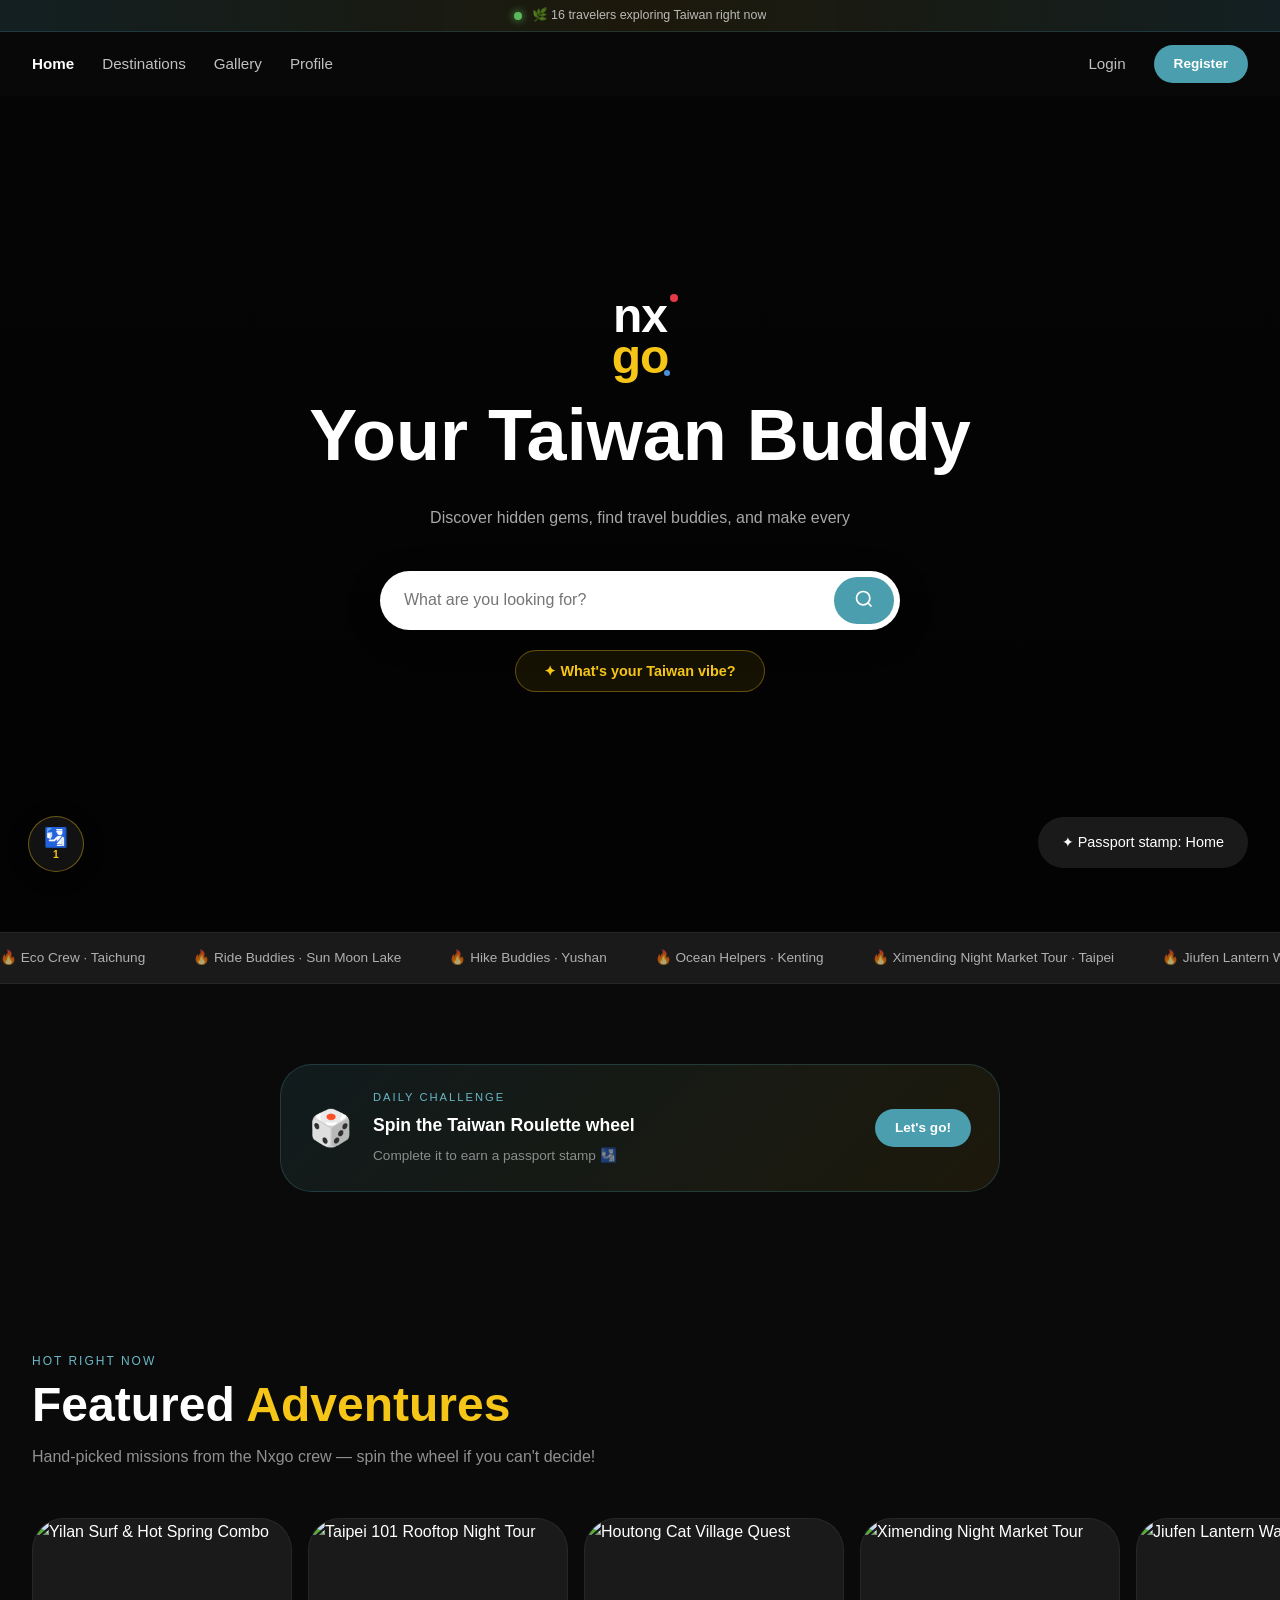
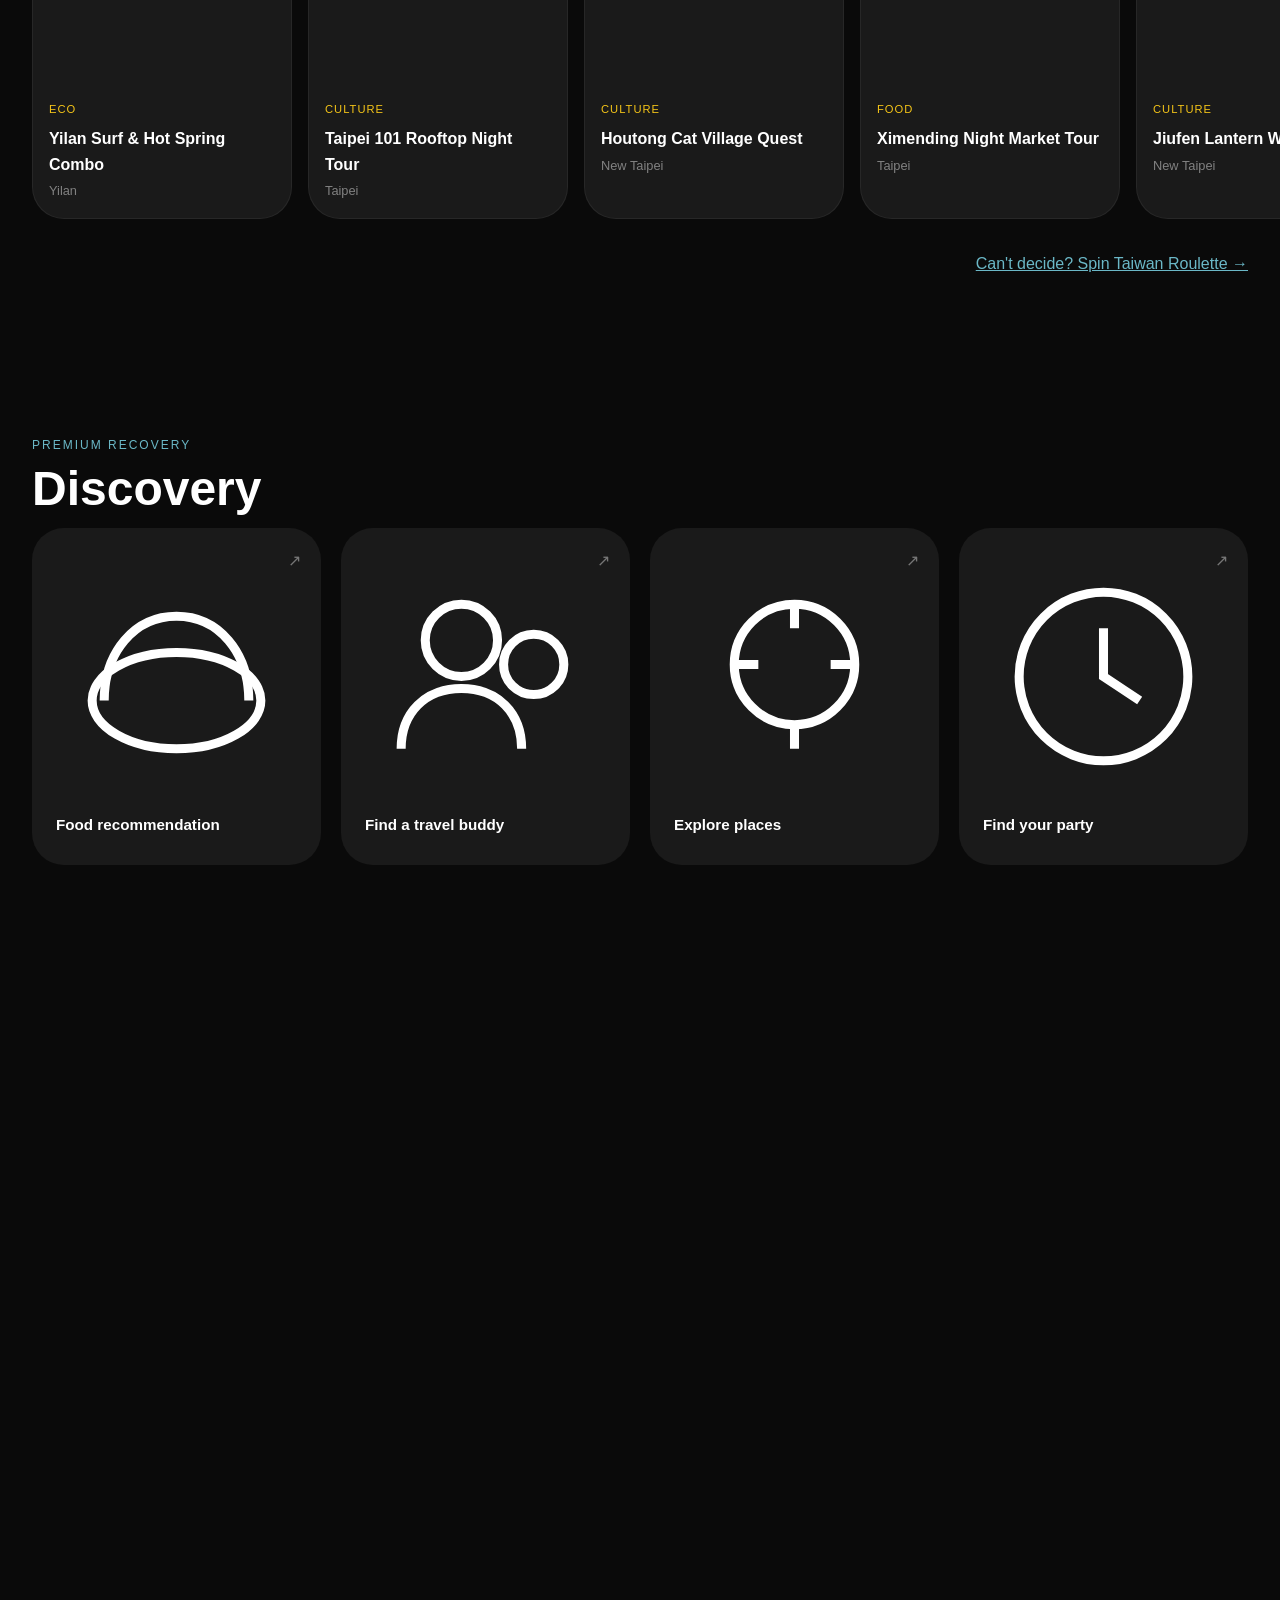
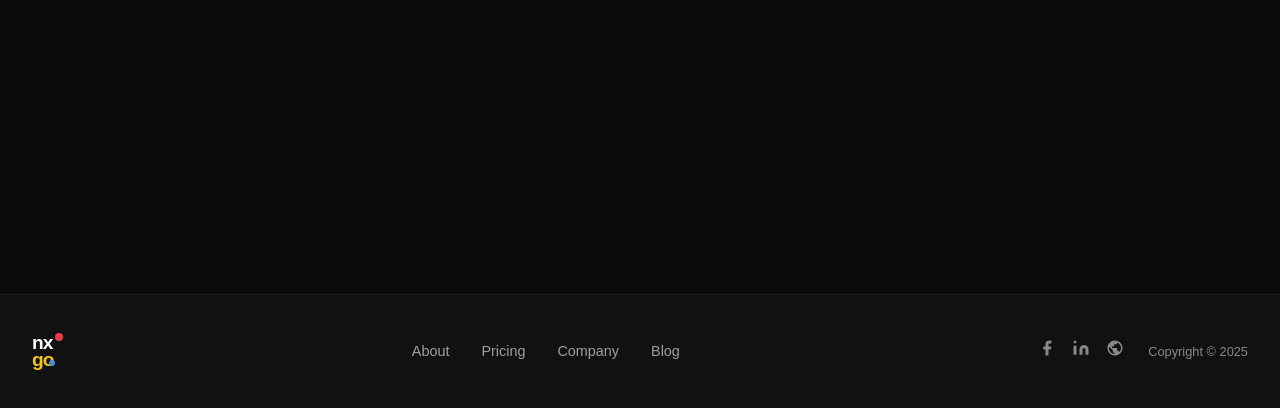
==== commit 70032825: "Update index.html" ====
--- a/index.html
+++ b/index.html
@@ -125,14 +125,14 @@
 
   <footer id="footer"></footer>
 
-  <script src="js/packages-extra.js"></script>
-  <script src="js/seed.js"></script>
-  <script src="js/images.js"></script>
-  <script src="js/migrate.js"></script>
-  <script src="js/data.js"></script>
-  <script src="js/auth.js"></script>
-  <script src="js/engage.js"></script>
-  <script src="js/app.js"></script>
-  <script src="js/home.js"></script>
+  <script src="packages-extra.js"></script>
+  <script src="seed.js"></script>
+  <script src="images.js"></script>
+  <script src="migrate.js"></script>
+  <script src="data.js"></script>
+  <script src="auth.js"></script>
+  <script src="engage.js"></script>
+  <script src="app.js"></script>
+  <script src="home.js"></script>
 </body>
 </html>
